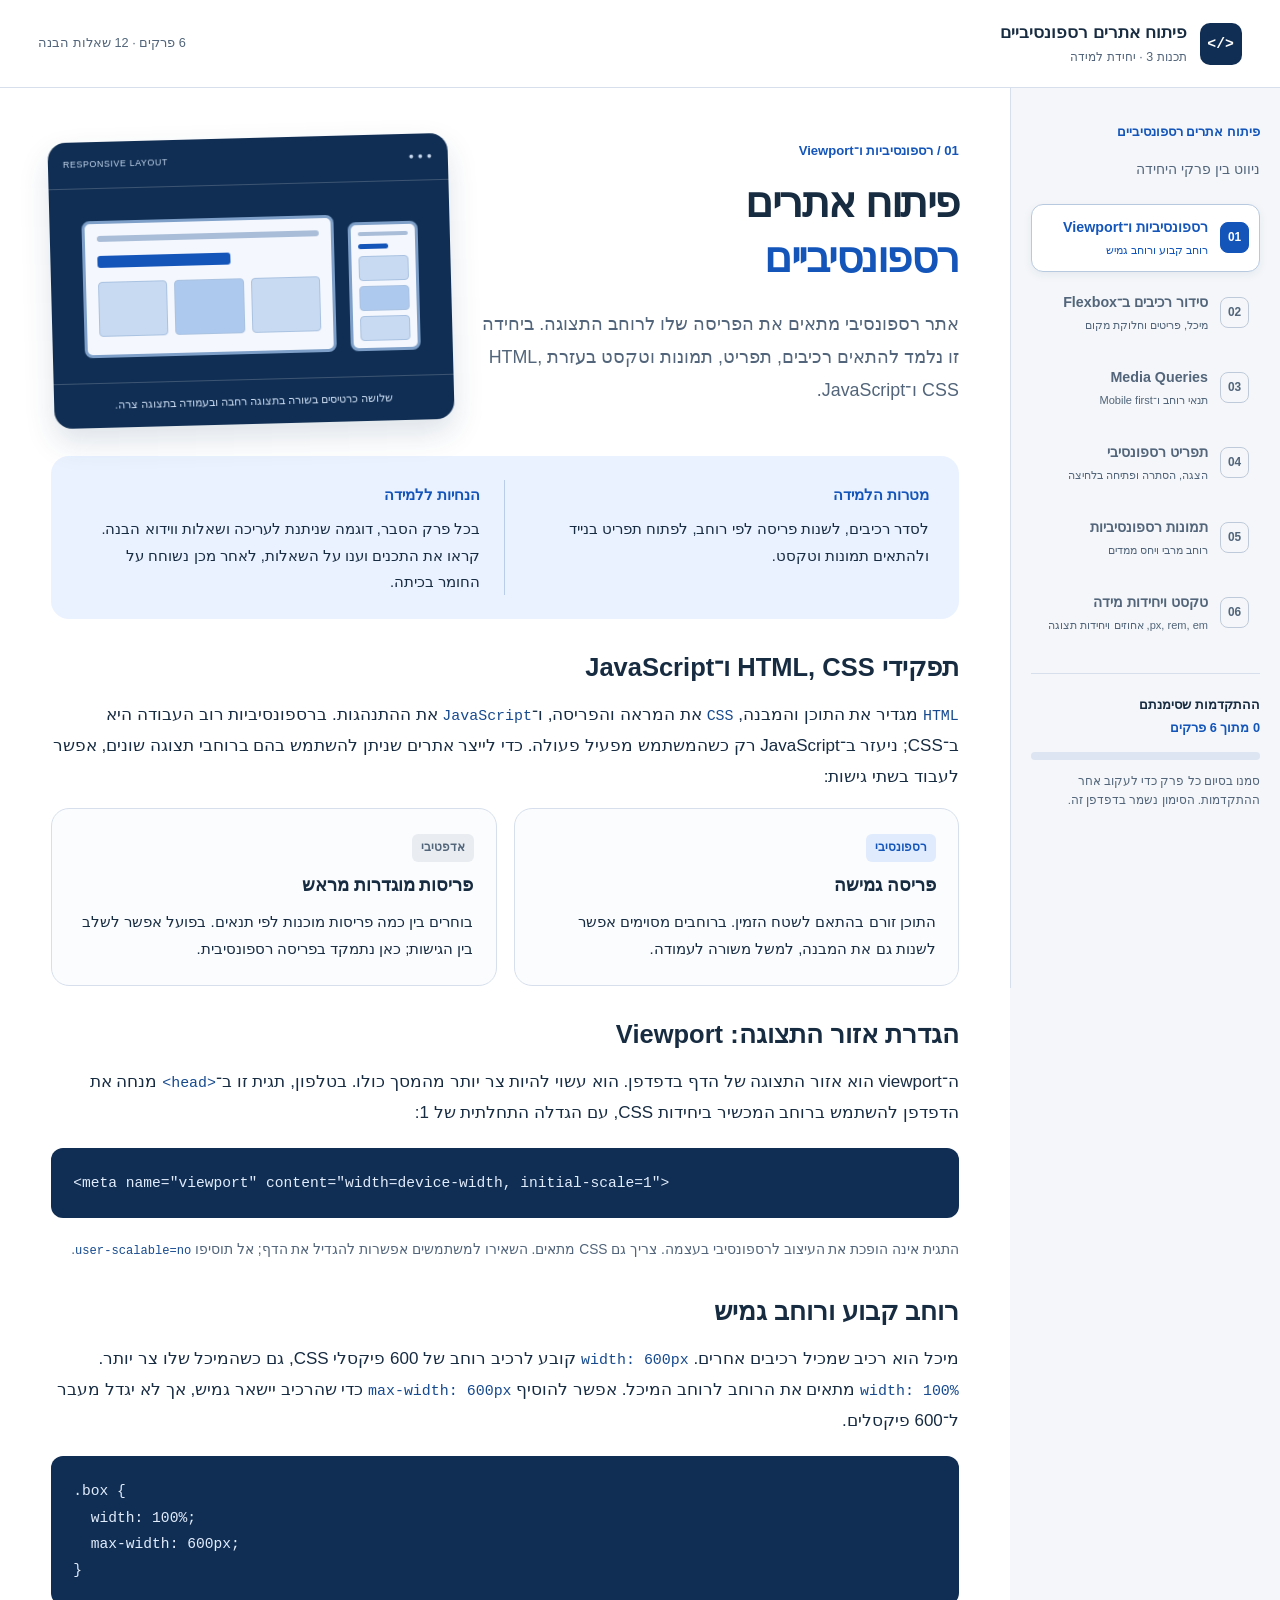
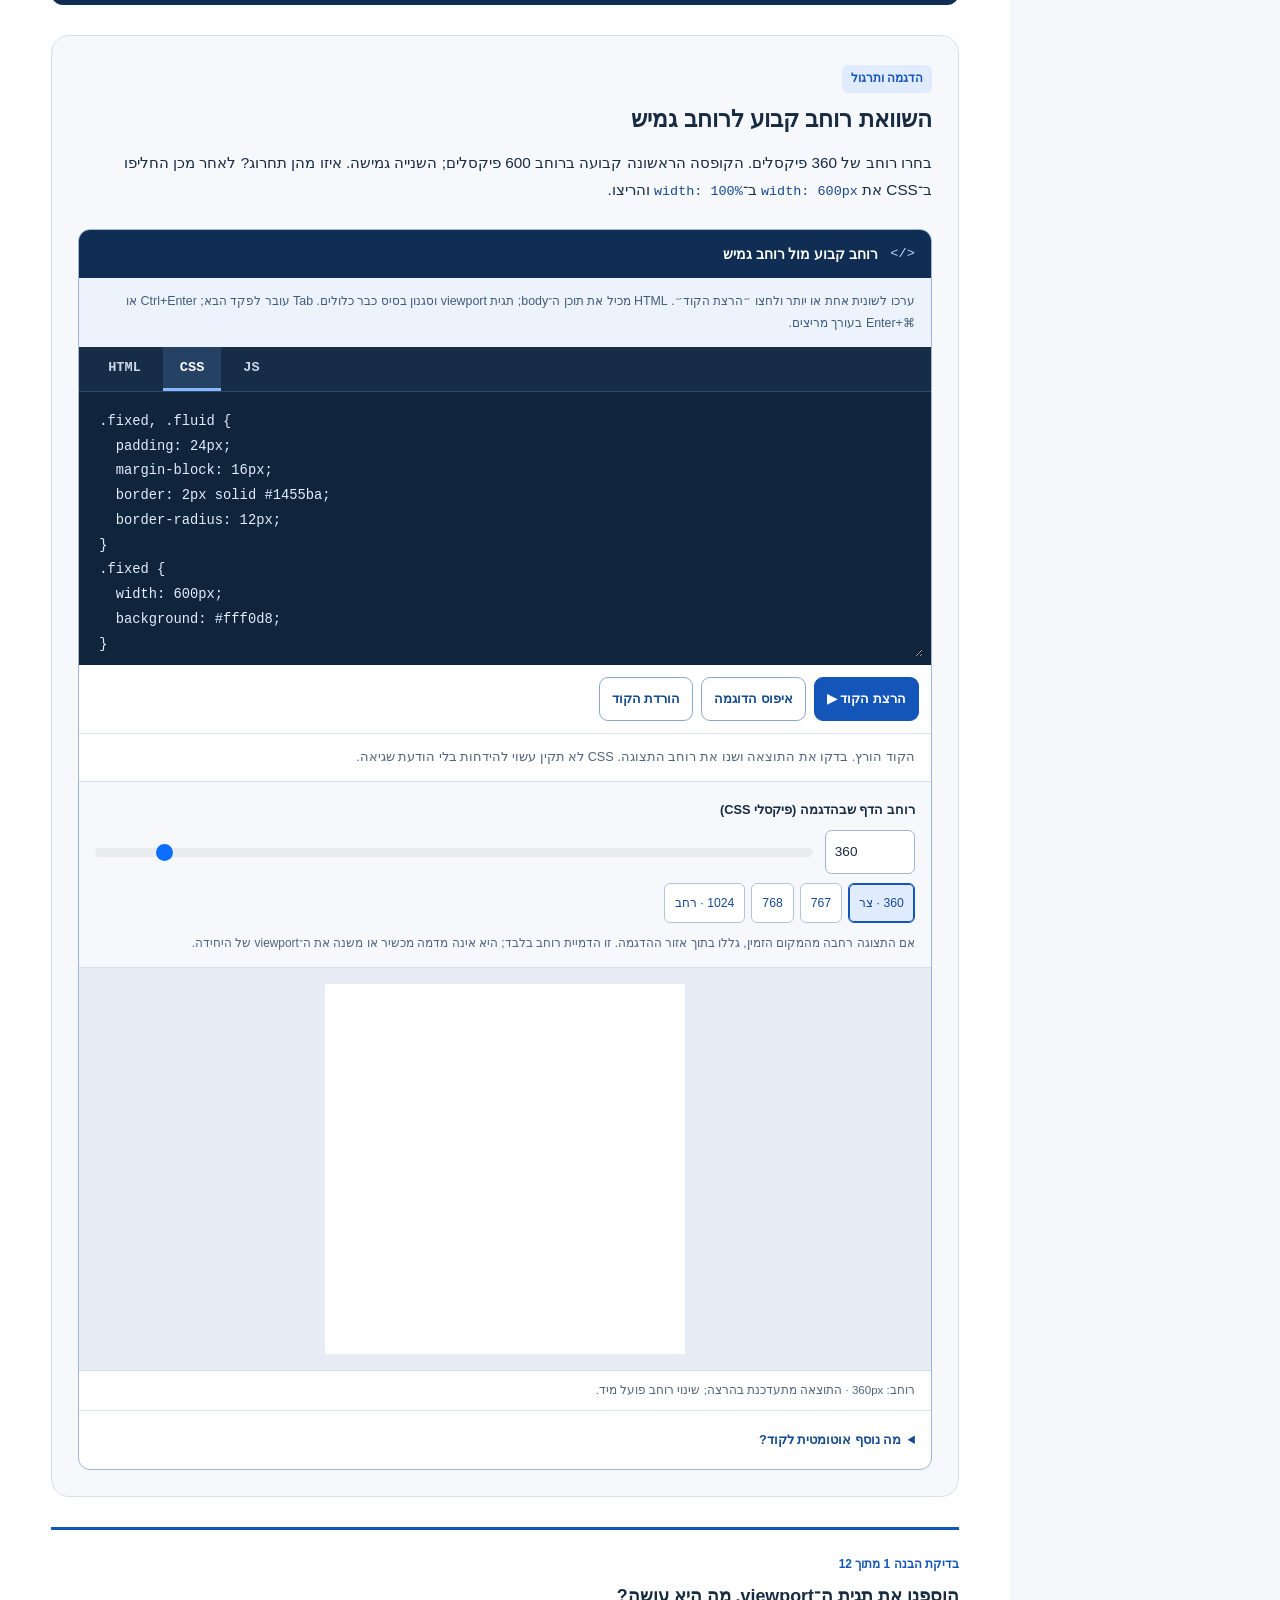
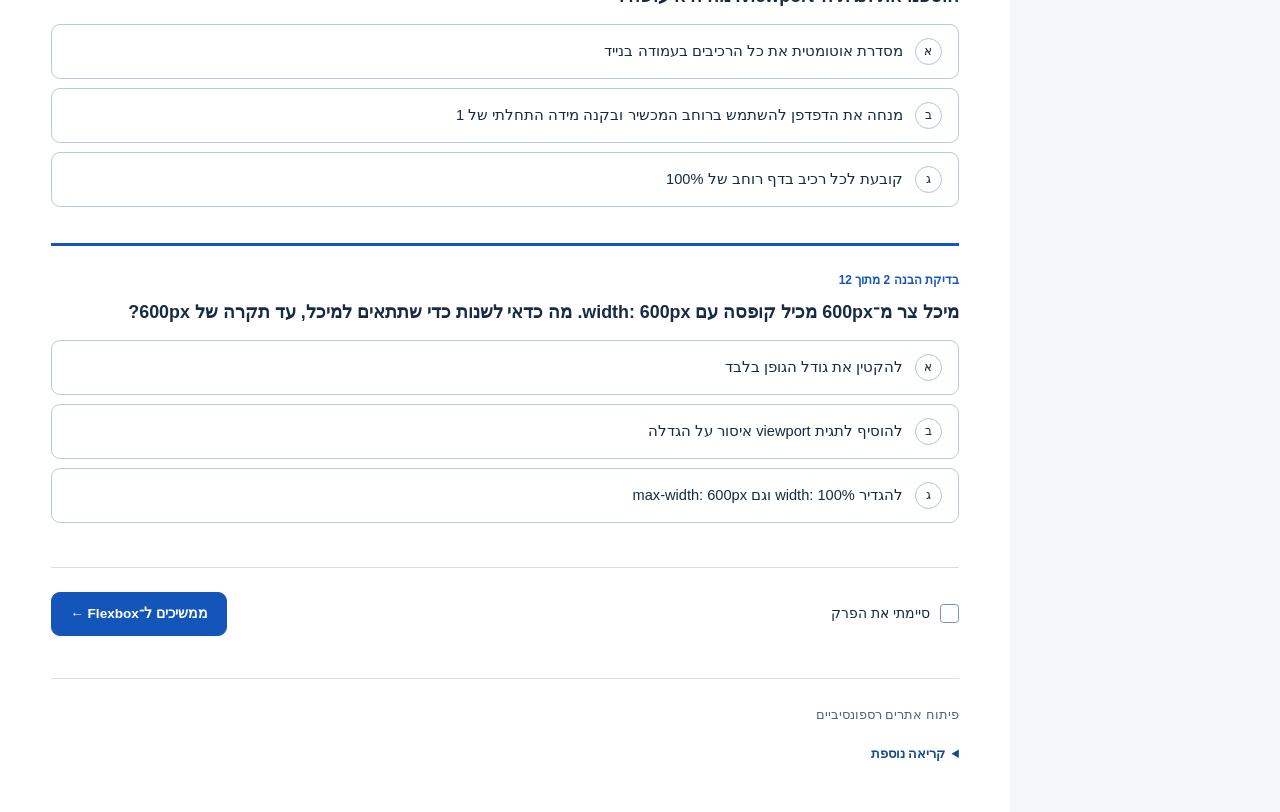
==== index.html @ 5010e319 "Initial commit" ====
<!doctype html>
<html lang="he" dir="rtl">

<head>
  <meta charset="utf-8">
  <meta name="viewport" content="width=device-width, initial-scale=1">
  <meta name="description" content="פיתוח אתרים רספונסיביים: Viewport, Flexbox, Media Queries, תפריט לנייד, תמונות ויחידות מידה. הסברים, הדגמות קוד ושאלות הבנה.">
  <meta name="theme-color" content="#102e53">
  <title>פיתוח אתרים רספונסיביים</title>
  <link rel="icon" href="assets/favicon.svg?v=20261103.2" type="image/svg+xml">
  <link rel="stylesheet" href="assets/bootstrap.rtl.min.css?v=20261103.2">
  <link rel="stylesheet" href="styles.css?v=20261103.2">
  <script src="lessons.js?v=20261103.2" defer></script>
  <script src="app.js?v=20261103.2" defer></script>
</head>

<body>
  <a class="skip" href="#lesson-main">דילוג לתוכן הלמידה</a>
  <header class="topbar">
    <a class="brand" href="#start"><span class="brand-icon" aria-hidden="true">&lt;/&gt;</span><span>פיתוח אתרים רספונסיביים
        <small>תכנות 3 · יחידת למידה</small></span></a>
    <div class="top-meta">6 פרקים · 12 שאלות הבנה</div>
  </header>
  <div class="shell">
    <aside class="sidebar" aria-label="ניווט ביחידת הלמידה">
      <p class="overline">פיתוח אתרים רספונסיביים</p>
      <p class="nav-intro">ניווט בין פרקי היחידה</p>
      <nav id="chapter-nav" aria-label="פרקי היחידה">
        <a href="#start"><span class="step-no">01</span><span>רספונסיביות ו־Viewport<small>רוחב קבוע ורוחב גמיש</small></span></a>
        <a href="#flex"><span class="step-no">02</span><span>סידור רכיבים ב־Flexbox<small>מיכל, פריטים וחלוקת מקום</small></span></a>
        <a href="#queries"><span class="step-no">03</span><span>Media Queries<small>תנאי רוחב ו־Mobile first</small></span></a>
        <a href="#navigation"><span class="step-no">04</span><span>תפריט רספונסיבי<small>הצגה, הסתרה ופתיחה בלחיצה</small></span></a>
        <a href="#media"><span class="step-no">05</span><span>תמונות רספונסיביות<small>רוחב מרבי ויחס ממדים</small></span></a>
        <a href="#type"><span class="step-no">06</span><span>טקסט ויחידות מידה<small>px, rem, em, אחוזים ויחידות תצוגה</small></span></a>
      </nav>
      <div class="progress-wrap">
        <label for="lesson-progress">ההתקדמות שסימנתם <span id="progress-text">0 מתוך 6 פרקים</span></label>
        <progress id="lesson-progress" max="6" value="0">0 מתוך 6</progress>
        <p>סמנו בסיום כל פרק כדי לעקוב אחר ההתקדמות. הסימון נשמר בדפדפן זה.</p>
      </div>
    </aside>
    <main id="lesson-main" tabindex="-1">
      <noscript>
        <div class="notice warning">JavaScript כבוי. אפשר לקרוא את כל ההסברים ולנווט בין הפרקים. עריכת הקוד והמשוב
          לשאלות דורשים הפעלת JavaScript.</div>
      </noscript>
      <p id="storage-note" class="notice warning" role="status" hidden>שמירה מקומית אינה זמינה. אפשר להמשיך ללמוד;
        סימוני הפרקים יתאפסו ברענון.</p>

      <section id="start" class="chapter" aria-labelledby="title-start">
        <div class="hero">
          <div>
            <p class="overline">01 / רספונסיביות ו־Viewport</p>
            <h1 id="title-start">פיתוח אתרים<br><em>רספונסיביים</em></h1>
            <p class="lead">אתר רספונסיבי מתאים את הפריסה שלו לרוחב התצוגה. ביחידה זו נלמד להתאים רכיבים, תפריט,
              תמונות וטקסט בעזרת HTML, CSS ו־JavaScript.</p>
          </div>
          <div class="device-scene" role="img" aria-label="אותם שלושה כרטיסים מוצגים בשורה במסך רחב ובעמודה בטלפון">
            <div class="scene-top"><span>RESPONSIVE LAYOUT</span><span aria-hidden="true">● ● ●</span></div>
            <div class="device-pair" aria-hidden="true">
              <div class="mock-desktop">
                <div class="mock-nav"></div>
                <div class="mock-title"></div>
                <div class="mock-cards"><i></i><i></i><i></i></div>
              </div>
              <div class="mock-phone">
                <div class="mock-nav"></div>
                <div class="mock-title"></div>
                <div class="mock-cards"><i></i><i></i><i></i></div>
              </div>
            </div>
            <p>שלושה כרטיסים בשורה בתצוגה רחבה ובעמודה בתצוגה צרה.</p>
          </div>
        </div>
        <div class="outcomes row g-0">
          <div class="col-md-6"><b>מטרות הלמידה</b>
            <p>לסדר רכיבים, לשנות פריסה לפי רוחב, לפתוח תפריט בנייד ולהתאים תמונות וטקסט.</p>
          </div>
          <div class="col-md-6"><b>הנחיות ללמידה</b>
            <p>בכל פרק הסבר, דוגמה שניתנת לעריכה ושאלות ווידוא הבנה. קראו את התכנים וענו על השאלות, לאחר מכן נשוחח על
              החומר בכיתה.</p>
          </div>
        </div>
        <h2>תפקידי HTML, CSS ו־JavaScript</h2>
        <p><code>HTML</code> מגדיר את התוכן והמבנה, <code>CSS</code> את המראה והפריסה, ו־<code>JavaScript</code> את
          ההתנהגות. ברספונסיביות רוב העבודה היא ב־CSS; ניעזר ב־JavaScript רק כשהמשתמש מפעיל פעולה. כדי לייצר אתרים
          שניתן להשתמש בהם ברוחבי תצוגה שונים, אפשר לעבוד בשתי גישות:</p>
        <div class="row g-3 mb-4">
          <div class="col-md-6">
            <article class="concept-card h-100"><span class="pill">רספונסיבי</span>
              <h3>פריסה גמישה</h3>
              <p>התוכן זורם בהתאם לשטח הזמין. ברוחבים מסוימים אפשר לשנות גם את המבנה, למשל משורה לעמודה.</p>
            </article>
          </div>
          <div class="col-md-6">
            <article class="concept-card h-100"><span class="pill neutral">אדפטיבי</span>
              <h3>פריסות מוגדרות מראש</h3>
              <p>בוחרים בין כמה פריסות מוכנות לפי תנאים. בפועל אפשר לשלב בין הגישות; כאן נתמקד בפריסה רספונסיבית.</p>
            </article>
          </div>
        </div>
        <h2 id="viewport-explanation">הגדרת אזור התצוגה: Viewport</h2>
        <p>ה־<bdi dir="ltr">viewport</bdi> הוא אזור התצוגה של הדף בדפדפן. הוא עשוי להיות צר יותר מהמסך כולו. בטלפון,
          תגית זו ב־<code>&lt;head&gt;</code> מנחה את הדפדפן להשתמש ברוחב המכשיר ביחידות CSS, עם הגדלה התחלתית של 1:</p>
        <pre class="code-sample"
          dir="ltr"><code>&lt;meta name="viewport" content="width=device-width, initial-scale=1"&gt;</code></pre>
        <p class="note">התגית אינה הופכת את העיצוב לרספונסיבי בעצמה. צריך גם CSS מתאים. השאירו למשתמשים אפשרות להגדיל את
          הדף; אל תוסיפו <code>user-scalable=no</code>.</p>
        <h2 id="fluid-explanation">רוחב קבוע ורוחב גמיש</h2>
        <p>מיכל הוא רכיב שמכיל רכיבים אחרים. <code>width: 600px</code> קובע לרכיב רוחב של 600 פיקסלי CSS,
          גם כשהמיכל שלו צר יותר. <code>width: 100%</code> מתאים את הרוחב לרוחב המיכל.
          אפשר להוסיף <code>max-width: 600px</code> כדי שהרכיב יישאר גמיש, אך לא יגדל מעבר ל־600 פיקסלים.</p>
        <pre class="code-sample" dir="ltr"><code>.box {
  width: 100%;
  max-width: 600px;
}</code></pre>
        <div id="first-demo" class="activity"><span class="pill">הדגמה ותרגול</span>
          <h2>השוואת רוחב קבוע לרוחב גמיש</h2>
          <p>בחרו רוחב של 360 פיקסלים. הקופסה הראשונה קבועה ברוחב 600 פיקסלים; השנייה גמישה. איזו מהן תחרוג? לאחר מכן
            החליפו ב־CSS את <code>width: 600px</code> ב־<code>width: 100%</code> והריצו.</p>
          <div class="lab-host" data-lab="fluid"></div>
        </div>
        <div class="quiz-host" data-quiz="viewport"></div>
        <div class="quiz-host" data-quiz="fluid"></div>
        <div class="chapter-end"><label><input class="form-check-input" type="checkbox" data-complete="0"> סיימתי את
            הפרק</label><button class="btn btn-primary" type="button" data-next>ממשיכים ל־Flexbox ←</button></div>
      </section>

      <section id="flex" class="chapter" aria-labelledby="title-flex">
        <p class="overline">02 / Flexbox</p>
        <h1 id="title-flex">סידור רכיבים עם <em>Flexbox</em></h1>
        <p class="lead">Flexbox הוא כלי CSS לסידור רכיבים בשורה או בעמודה. הגדרות המיכל משפיעות על הפריסה של הילדים הישירים שלו.</p>
        <div class="row g-3">
          <div class="col-md-6">
            <article class="concept-card h-100" id="flex-items-explanation">
              <h2 class="h3">המיכל · Container</h2>
              <p><code>display: flex</code> הופך את המיכל ל־Flex container. ‏<code>flex-direction</code> קובע את הכיוון.
                ‏<code>gap</code> מוסיף רווח.</p>
            </article>
          </div>
          <div class="col-md-6">
            <article class="concept-card h-100">
              <h2 class="h3">הילדים הישירים · Items</h2>
              <p>אם <code>ul</code> הוא המיכל, רכיבי <code>li</code> הישירים שבתוכו הם הפריטים. הקישורים בתוך
                ה־<code>li</code> אינם פריטי Flex של אותו מיכל.</p>
            </article>
          </div>
        </div>
        <h2>כיוון הפריסה ויישור הפריטים</h2>
        <p><code>justify-content</code> מפזר פריטים לאורך הציר הראשי; <code>align-items</code> מיישר אותם בציר הניצב לו.
          ב־<code>row</code> הציר הראשי אופקי; ב־<code>column</code> הוא אנכי. בדף בעברית כיוון הכתיבה משפיע גם על תחילת
          השורה.</p>
        <h2 id="flex-grow-explanation">חלוקת המקום הפנוי עם flex-grow</h2>
        <p>לאחר הקצאת המקום הראשוני לפריטים, ייתכן שנותר במיכל מקום פנוי. <code>flex-grow</code> הוא מספר שקובע
          באיזה יחס תחולק התוספת בין הפריטים. פריט עם <code>flex-grow: 4</code> יקבל פי ארבעה מהתוספת שיקבל פריט
          עם <code>flex-grow: 1</code>. זהו יחס בין התוספות, ולא בהכרח בין הרוחבים הכוללים של הפריטים.</p>
        <p>לדוגמה, אם לשני פריטים גורמי גדילה 4 ו־1, ויש 100 פיקסלים פנויים לחלוקה, הראשון יקבל תוספת של 80
          פיקסלים והשני תוספת של 20 פיקסלים. לכל פריט נוסף המקום שקיבל על גבי גודל הבסיס שלו.</p>
        <div class="activity"><span class="pill">הדגמה ותרגול</span>
          <h2>שינוי כיוון הפריסה ויישור הקישורים</h2>
          <ol>
            <li>שנו <code>flex-direction: row</code> ל־<code>column</code> והריצו. מה קרה לקישורים?</li>
            <li>החזירו ל־<code>row</code>, שנו <code>justify-content</code> ל־<code>space-between</code> והריצו שוב.
            </li>
          </ol>
          <div class="lab-host" data-lab="flex"></div>
          <details class="extension">
            <summary>תרגול נוסף: שינוי flex-grow</summary>
            <p>הוסיפו <code>.links &gt; li { flex-grow: 1; }</code> וגם
              <code>.links &gt; li:first-child { flex-grow: 4; }</code>. הפריט הראשון יקבל פי ארבעה <strong>מהתוספת של
                המקום הפנוי</strong> שכל פריט אחר מקבל. זו אינה הבטחה שרוחבו הכולל יהיה פי ארבעה, כי גם גודל הבסיס
              והתוכן משפיעים.
            </p>
          </details>
        </div>
        <div class="quiz-host" data-quiz="flex-items"></div>
        <div class="quiz-host" data-quiz="grow"></div>
        <div class="chapter-end"><label><input class="form-check-input" type="checkbox" data-complete="1"> סיימתי את
            הפרק</label><button class="btn btn-outline-primary" type="button" data-prev>→ לפרק הקודם</button><button
            class="btn btn-primary" type="button" data-next>משנים לפי הרוחב ←</button></div>
      </section>

      <section id="queries" class="chapter" aria-labelledby="title-queries">
        <p class="overline">03 / Media Queries</p>
        <h1 id="title-queries">שינוי פריסה עם <em>Media Queries</em></h1>
        <p class="lead">Media Query מאפשר להפעיל כללי CSS רק כאשר תנאי מסוים מתקיים. כאן נשתמש בתנאי רוחב
          כדי להציג כרטיסים בעמודה בתצוגה צרה ובשורה בתצוגה רחבה.</p>
        <h2 id="mobile-first-explanation">Mobile first: בסיס לתצוגה צרה והתאמות לתצוגה רחבה</h2>
        <p>כותבים קודם את כללי הבסיס למסך צר. אחריהם מוסיפים <code>@media</code> עם <code>min-width</code> כדי לשנות רק
          את מה שנחוץ במסך רחב. הכללים מחוץ לשאילתה ממשיכים לחול גם ברוחב גדול.</p>
        <pre class="code-sample" dir="ltr"><code>.cards { display: flex; flex-direction: column; }
@media (min-width: 768px) {
  .cards { flex-direction: row; }
}</code></pre>
        <div class="notice" id="breakpoint-explanation"><strong>נקודת שבירה (Breakpoint)</strong> היא הרוחב שבו משנים את העיצוב. <code>min-width: 768px</code>
          כולל גם 768 בדיוק; <code>max-width: 600px</code> כולל גם 600. בוחרים נקודות לפי צורכי התוכן, ולא כהבטחה לזיהוי
          טלפון או מחשב.</div>
        <p>בדוגמה, עד רוחב 767 פיקסלים הכרטיסים מוצגים בעמודה. ברוחב 768 ומעלה מופעל הכלל שבתוך השאילתה,
          והכרטיסים מוצגים בשורה. שאר כללי הבסיס ממשיכים לחול.</p>
        <div class="activity"><span class="pill">הדגמה ותרגול</span>
          <h2>בדיקת הפריסה לפני נקודת השבירה ואחריה</h2>
          <p>בחרו 767 ואז 768 בבקרת הרוחב. הסתכלו גם על הכרטיסים וגם על הודעת מצב השאילתה. אחר כך שנו בקוד את 768 ל־900
            והריצו; כעת בדקו ב־899 וב־900.</p>
          <div class="lab-host" data-lab="queries"></div>
          <details class="extension">
            <summary>הסבר התחביר של Media Query</summary>
            <p><code>@media</code> פותח תנאי. הסוגריים העגולים מכילים את התנאי; בתוך הסוגריים המסולסלים כותבים כללי CSS
              רגילים. השאילתה נבדקת מול רוחב התצוגה של הדף שבהדגמה, ולא מול רוחב כל יחידת הלמידה.</p>
          </details>
        </div>
        <div class="quiz-host" data-quiz="boundary"></div>
        <div class="quiz-host" data-quiz="mobile-first"></div>
        <div class="chapter-end"><label><input class="form-check-input" type="checkbox" data-complete="2"> סיימתי את
            הפרק</label><button class="btn btn-outline-primary" type="button" data-prev>→ לפרק הקודם</button><button
            class="btn btn-primary" type="button" data-next>בונים תפריט לנייד ←</button></div>
      </section>

      <section id="navigation" class="chapter" aria-labelledby="title-navigation">
        <p class="overline">04 / תפריט רספונסיבי</p>
        <h1 id="title-navigation">תפריט רספונסיבי עם <em>CSS ו־JavaScript</em></h1>
        <p class="lead">ברוחב צר נציג כפתור לפתיחת התפריט. ברוחב רחב הקישורים יופיעו בשורה, בלי צורך בכפתור.</p>
        <h2 id="navigation-explanation">חלוקת התפקידים בקוד התפריט</h2>
        <ol class="explain-steps">
          <li><b>HTML:</b> כפתור אמיתי וניווט עם מזהה. <code>aria-controls</code> מחבר ביניהם;
            <code>aria-expanded</code> מתאר אם התפריט פתוח.
          </li>
          <li><b>CSS:</b> במצב צר מסתירים את הקישורים עד לפתיחה. מ־768 פיקסלים מציגים אותם תמיד ומסתירים את הכפתור.</li>
          <li><b>JavaScript:</b> לחיצה מחליפה מצב, מעדכנת מחלקה וגם את <code>aria-expanded</code>.</li>
        </ol>
        <h2 id="expanded-explanation">ציון מצב התפריט עבור טכנולוגיות מסייעות</h2>
        <p>לכפתור יש את המאפיין <code>aria-controls="main-nav"</code>, שמפנה למזהה הניווט שעליו הוא שולט.
          המאפיין <code>aria-expanded</code> מתאר את מצב הפתיחה: <code>false</code> כשהתפריט סגור,
          ו־<code>true</code> כשהוא פתוח. כך קורא מסך יכול להודיע למשתמש אם התפריט פתוח או סגור.</p>
        <p>בעת לחיצה, ה־JavaScript מעדכן שני דברים: את המחלקה <code>is-open</code>, שקובעת אם הקישורים מוצגים
          בתצוגה צרה, ואת הערך של <code>aria-expanded</code> בכפתור. לדוגמה, בפתיחה:</p>
        <pre class="code-sample" dir="ltr"><code>nav.classList.add('is-open');
button.setAttribute('aria-expanded', 'true');</code></pre>
        <div class="activity"><span class="pill">הדגמה ותרגול</span>
          <h2>בדיקת התפריט בתצוגה צרה ורחבה</h2>
          <p>בחרו 360, לחצו על ״תפריט״ בתוך ההדגמה, ואז בדקו גם עם המקלדת: Tab למעבר, Enter לפתיחה ו־Escape לסגירה. עברו
            ל־1024 וחזרו ל־360: התפריט חוזר למצב סגור. בלשונית JS מצאו את השורה שמעדכנת <code>aria-expanded</code>.</p>
          <div class="lab-host" data-lab="navigation"></div>
        </div>
        <div class="notice"><strong>שמירה על גישה לקישורים.</strong> כאן מסתירים קישורים רק כאשר יש דרך לפתוח אותם.
          אין להעלים תוכן חיוני בנייד בלי להציע אליו גישה. סדר הקישורים ב־HTML נשמר גם כשהפריסה משתנה.</div>
        <div class="quiz-host" data-quiz="nav-css"></div>
        <div class="quiz-host" data-quiz="nav-accessible"></div>
        <div class="chapter-end"><label><input class="form-check-input" type="checkbox" data-complete="3"> סיימתי את
            הפרק</label><button class="btn btn-outline-primary" type="button" data-prev>→ לפרק הקודם</button><button
            class="btn btn-primary" type="button" data-next>מתאימים תמונות ←</button></div>
      </section>

      <section id="media" class="chapter" aria-labelledby="title-media">
        <p class="overline">05 / תמונות רספונסיביות</p>
        <h1 id="title-media">התאמת תמונות <em>לרוחב המיכל</em></h1>
        <p class="lead">תמונה ברוחב טבעי גדול עלולה להרחיב את התוכן מעבר למיכל. שתי הגדרות קצרות שומרות אותה בתוך
          הגבולות.</p>
        <h2 id="image-sizing-explanation">הגבלת רוחב התמונה עם max-width</h2>
        <pre class="code-sample" dir="ltr"><code>img {
  max-width: 100%;
  height: auto;
}</code></pre>
        <p><code>max-width: 100%</code> מגביל את הרוחב המרבי של התמונה לרוחב המיכל. אם התמונה גדולה מהמיכל,
          היא תוקטן כדי להיכנס אליו. אם היא קטנה ממנו ולא נקבע לה רוחב נוסף, היא יכולה להישאר בגודלה המקורי.
          לדוגמה, תמונה ברוחב טבעי של 200 פיקסלים במיכל של 500 פיקסלים לא תוגדל רק בגלל הגדרה זו.</p>
        <h2 id="image-ratio-explanation">שמירה על יחס הממדים עם height: auto</h2>
        <p><code>height: auto</code> מתאים את גובה התמונה לרוחב שלה ושומר על היחס בין הרוחב לגובה.
          לדוגמה, תמונה בגודל 900×400 שתוקטן לרוחב של 450 פיקסלים תהיה בגובה 200 פיקסלים.
          גובה CSS קבוע של 400 פיקסלים במצב הזה היה מעוות את התמונה.</p>
        <div class="activity"><span class="pill">הדגמה ותרגול</span>
          <h2>בדיקת תמונה עם הגבלת רוחב ובלעדיה</h2>
          <p>ברוחב 360 התמונה נכנסת למסגרת. שנו את <code>max-width</code> ל־<code>none</code>, הריצו וגללו בתוך ההדגמה
            כדי לראות את החריגה. החזירו ל־<code>100%</code>. מה נפתר בלי לשנות את קובץ התמונה?</p>
          <div class="lab-host" data-lab="media"></div>
        </div>
        <p class="note">לסרטון מקומי אפשר להשתמש גם ב־<code>video { max-width: 100%; height: auto; }</code>. להטמעה כמו
          iframe מתאים בדרך כלל מיכל עם <code>aspect-ratio</code>. זו התאמת פריסה; בחירה בקובץ תמונה קטן יותר לנייד היא
          נושא נוסף.</p>
        <div class="quiz-host" data-quiz="image-max"></div>
        <div class="quiz-host" data-quiz="image-ratio"></div>
        <div class="chapter-end"><label><input class="form-check-input" type="checkbox" data-complete="4"> סיימתי את
            הפרק</label><button class="btn btn-outline-primary" type="button" data-prev>→ לפרק הקודם</button><button
            class="btn btn-primary" type="button" data-next>בוחרים יחידות מידה ←</button></div>
      </section>

      <section id="type" class="chapter" aria-labelledby="title-type">
        <p class="overline">06 / טקסט ויחידות מידה</p>
        <h1 id="title-type">גודל טקסט <em>ויחידות מידה</em></h1>
        <p class="lead">יחידות מידה ב־CSS קובעות כיצד מחושבים גדלים. חלקן מבוססות על גודל גופן, אחרות על המיכל
          או על אזור התצוגה.</p>
        <h2 id="rem-explanation">חישוב גודל טקסט עם rem</h2>
        <p>רכיב השורש של המסמך הוא <code>html</code>. יחידת <code>rem</code> מתייחסת לגודל הגופן שמוגדר בו.
          אם גודל הגופן בשורש הוא 16 פיקסלים, <code>1rem</code> שווה ל־16 פיקסלים ו־<code>2rem</code> ל־32.
          אם נשנה את גודל השורש ל־20 פיקסלים, <code>2rem</code> יהיו 40 פיקסלים.</p>
        <h2 id="units-explanation">יחידות מידה נפוצות</h2>
        <div class="table-responsive">
          <table class="table units-table">
            <caption>משמעות יחידות המידה ודוגמאות לשימוש</caption>
            <thead>
              <tr>
                <th scope="col">יחידה</th>
                <th scope="col">ביחס למה?</th>
                <th scope="col">דוגמה</th>
              </tr>
            </thead>
            <tbody>
              <tr>
                <th scope="row"><code>px</code></th>
                <td>פיקסל CSS, שאינו בהכרח פיקסל פיזי יחיד במסך</td>
                <td><code>border: 1px solid</code></td>
              </tr>
              <tr>
                <th scope="row"><code>rem</code></th>
                <td>גודל הגופן של רכיב השורש <code>html</code></td>
                <td>אם השורש 16px, אז 2rem הם 32px</td>
              </tr>
              <tr>
                <th scope="row"><code>em</code></th>
                <td>ב־font-size: גודל הגופן שהתקבל בירושה. בתכונות כמו padding: גודל הגופן של הרכיב עצמו</td>
                <td>padding של 1em ברכיב עם גופן 20px הוא 20px</td>
              </tr>
              <tr>
                <th scope="row"><code>%</code></th>
                <td>תלוי בתכונה; ב־width, בדרך כלל רוחב המיכל המכיל</td>
                <td><code>width: 80%</code></td>
              </tr>
              <tr>
                <th scope="row"><code>vw / vh</code></th>
                <td>1vw הוא 1% מרוחב ה־viewport; ‏1vh הוא 1% מגובהו</td>
                <td><code>width: 80vw</code></td>
              </tr>
            </tbody>
          </table>
        </div>
        <div class="activity"><span class="pill">הדגמה ותרגול</span>
          <h2>השפעת גודל גופן השורש על רכיבים שמוגדרים ב־rem</h2>
          <p>כותרת ההדגמה היא בגודל <code>2rem</code>, והפסקה בגודל <code>1rem</code>. שנו את גודל השורש
            מ־<code>16px</code> ל־<code>20px</code> והריצו. מה יהיה גודל כל אחד מהם? השוו לתווית בגודל <code>16px</code>
            שנשארת קבועה.</p>
          <div class="lab-host" data-lab="type"></div>
        </div>
        <div class="notice"><strong>הקשר בין יחידות מידה לרוחב התצוגה.</strong> ‏<code>rem</code> תלוי בגודל גופן השורש,
          ולא ישירות ברוחב התצוגה. אפשר לשנות את גודל השורש באמצעות Media Query. בממשק אמיתי כדאי לכבד גם העדפות גופן של
          המשתמש, למשל באמצעות <code>html { font-size: 100%; }</code>, ולבדוק הגדלה ושבירת שורות.</div>
        <div class="quiz-host" data-quiz="rem"></div>
        <div class="quiz-host" data-quiz="units"></div>
        <div class="closing"><span class="pill">סיכום</span>
          <h2>עקרונות לפיתוח אתר רספונסיבי</h2>
          <p>מגדירים Viewport, משתמשים במידות גמישות וב־Flexbox, ומשנים פריסה באמצעות Media Queries.
            מתאימים את התפריט לרוחב התצוגה, מגבילים את רוחב התמונות ובוחרים יחידות מידה מתאימות לטקסט.
            בודקים את התוצאה בכמה רוחבים ומוודאים שהתוכן והפעולות נשארים זמינים.</p>
          <p class="note">אפשר לחזור לכל פרק ולנסות שוב. התשובות לשאלות נשארות רק כל עוד העמוד פתוח; שינויי הקוד נשמרים
            רק עד לרענון.</p>
        </div>
        <div class="chapter-end"><label><input class="form-check-input" type="checkbox" data-complete="5"> סיימתי את
            הפרק</label><button class="btn btn-outline-primary" type="button" data-prev>→ לפרק הקודם</button><a
            class="btn btn-primary" href="#start">חזרה לתחילת היחידה ↶</a></div>
      </section>
      <footer class="lesson-footer">
        <p>פיתוח אתרים רספונסיביים</p>
        <details>
          <summary>קריאה נוספת</summary>
          <ul>
            <li><a
                href="https://developer.mozilla.org/en-US/docs/Learn_web_development/Core/CSS_layout/Responsive_Design"
                target="_blank" rel="noopener" lang="en">MDN: Responsive web design (אנגלית, לשונית חדשה)</a></li>
            <li><a href="https://developer.mozilla.org/en-US/docs/Web/CSS/Reference/Properties/flex-grow"
                target="_blank" rel="noopener" lang="en">MDN: flex-grow (אנגלית, לשונית חדשה)</a></li>
            <li><a href="https://developer.mozilla.org/en-US/docs/Web/HTML/Reference/Elements/meta/name/viewport"
                target="_blank" rel="noopener" lang="en">MDN: Viewport (אנגלית, לשונית חדשה)</a></li>
          </ul>
        </details>
      </footer>
    </main>
  </div>
  <p id="app-status" class="visually-hidden" role="status" aria-live="polite"></p>
</body>

</html>
---- styles.css ----
:root {
  --ink: #172b41;
  --muted: #52657a;
  --blue: #1455ba;
  --navy: #102e53;
  --sky: #eaf2ff;
  --line: #d6dfeb;
  --bg: #f4f6f9;
  --green: #176744;
  --amber: #784500;
  --bs-body-font-family: "Segoe UI", Arial, sans-serif;
  --bs-body-color: var(--ink);
  --bs-body-line-height: 1.8;
  --bs-primary: var(--blue);
  font-size: 17px;
}
* { box-sizing: border-box; }
body { margin: 0; background: var(--bg); }
h1, h2, h3 { color: var(--ink); line-height: 1.3; font-weight: 750; }
h1 { font-size: clamp(2rem, 3.7vw, 3.5rem); letter-spacing: -.035em; margin-bottom: 22px; }
h1 em { font-style: normal; color: var(--blue); }
h2 { font-size: 1.5rem; margin: 32px 0 16px; }
h3 { font-size: 1.05rem; }
p { margin-bottom: 16px; }
a { color: #104da6; text-underline-offset: 4px; }
button, input, textarea, select { font: inherit; }
button, a.btn { touch-action: manipulation; }
button:disabled { cursor: default; }
:where(a, button, input, textarea, select, summary, [tabindex="0"]):focus-visible {
  outline: 3px solid #ab5700 !important;
  outline-offset: 4px;
  box-shadow: none !important;
}
[hidden] { display: none !important; }
code, pre, .editor { font-family: Consolas, "Cascadia Code", "Courier New", monospace; }
:not(pre) > code { direction: ltr; unicode-bidi: isolate; display: inline; color: #164a8f; font-size: .88em; overflow-wrap: anywhere; }
.btn { --bs-btn-border-radius: 9px; font-weight: 600; padding: 11px 18px; line-height: 1.5; }
.btn-primary { --bs-btn-bg: var(--blue); --bs-btn-border-color: var(--blue); --bs-btn-hover-bg: #0c3e8d; --bs-btn-hover-border-color: #0c3e8d; --bs-btn-active-bg: #0c3e8d; --bs-btn-active-border-color: #0c3e8d; }
.btn-outline-primary { --bs-btn-color: #164a8f; --bs-btn-border-color: #8ca7c9; --bs-btn-hover-bg: #eaf2ff; --bs-btn-hover-color: #164a8f; --bs-btn-hover-border-color: #7b9fc9; --bs-btn-active-bg: #eaf2ff; --bs-btn-active-color: #164a8f; }
.skip { position: absolute; inset-inline-start: 20px; top: -100px; background: white; padding: 12px; z-index: 100; border: 2px solid var(--blue); border-radius: 6px; }
.skip:focus { top: 10px; }
.topbar { min-height: 88px; display: flex; align-items: center; justify-content: space-between; gap: 24px; padding: 16px 3vw; background: #fff; border-bottom: 1px solid var(--line); }
.brand { display: flex; align-items: center; gap: 13px; text-decoration: none; color: var(--ink); font-weight: 700; line-height: 1.4; }
.brand small { display: block; font-size: .73rem; color: var(--muted); font-weight: 400; margin-top: 4px; }
.brand-icon { background: var(--navy); color: white; width: 42px; height: 42px; display: grid; place-items: center; border-radius: 10px; font: 700 .87rem Consolas, monospace; direction: ltr; }
.top-meta { font-size: .75rem; color: var(--muted); display: flex; gap: 10px; align-items: center; }
.time-dot { width: 7px; height: 7px; background: var(--blue); border-radius: 50%; }
.meta-divider { color: #a4b4c7; }
.shell { max-width: 1580px; display: grid; grid-template-columns: 270px minmax(0, 1fr); margin: auto; min-height: calc(100vh - 88px); }
.sidebar { padding: 32px 20px; border-inline-end: 1px solid var(--line); position: sticky; top: 0; height: 100dvh; overflow-y: auto; }
.overline { font-size: .77rem; color: var(--blue); font-weight: 700; margin-bottom: 14px; }
.nav-intro { font-size: .82rem; color: var(--muted); line-height: 1.6; }
#chapter-nav { display: flex; flex-direction: column; gap: 7px; margin: 24px 0; }
#chapter-nav a { display: flex; gap: 12px; align-items: center; text-decoration: none; color: var(--muted); border: 1px solid transparent; border-radius: 12px; padding: 12px 10px; font-size: .84rem; font-weight: 600; line-height: 1.5; }
#chapter-nav a small { display: block; font-size: .65rem; font-weight: 400; margin-top: 4px; }
#chapter-nav a:hover { background: #e7edf6; }
#chapter-nav a[aria-current="step"] { background: #fff; border-color: #b7c9df; color: var(--blue); box-shadow: 0 3px 10px #173e6610; }
.step-no { border: 1px solid #becada; border-radius: 8px; width: 29px; height: 31px; display: grid; place-items: center; flex-shrink: 0; font-size: .7rem; font-variant-numeric: tabular-nums; }
#chapter-nav a[aria-current] .step-no { background: var(--blue); color: white; border-color: var(--blue); }
#chapter-nav a.done .step-no { background: #e0f0e7; border-color: #93b9a4; color: var(--green); }
.progress-wrap { border-top: 1px solid var(--line); padding-top: 20px; margin-top: 26px; }
.progress-wrap label { font-size: .75rem; font-weight: 600; display: block; }
.progress-wrap label span { display: block; color: var(--blue); }
progress { width: 100%; height: 8px; accent-color: var(--blue); margin-top: 12px; display: block; border: none; border-radius: 5px; overflow: hidden; }
progress::-webkit-progress-bar { background: #dce5f1; }
progress::-webkit-progress-value { background: var(--blue); }
progress::-moz-progress-bar { background: var(--blue); }
.progress-wrap p { color: var(--muted); font-size: .68rem; line-height: 1.7; margin: 12px 0; }
.source-link { display: inline-flex; gap: 16px; font-size: .76rem; padding: 10px 0; }
main#lesson-main { background: white; min-width: 0; padding: 42px clamp(22px, 4vw, 65px) 0; }
.chapter { max-width: 1020px; margin: auto; scroll-margin-top: 20px; }
.enhanced .chapter[hidden] { display: none; }
.chapter h1:focus { outline: none; }
.hero { display: grid; grid-template-columns: 1.2fr 1fr; gap: 28px; align-items: center; margin: 8px 0 32px; }
.hero h1 { font-size: clamp(2.2rem, 3.3vw, 3.25rem); }
.lead { color: var(--muted); font-size: 1.05rem; line-height: 1.85; max-width: 760px; }
.hero .btn { font-size: .85rem; margin-top: 5px; }
.device-scene { background: var(--navy); border-radius: 18px; color: white; overflow: hidden; box-shadow: 0 14px 30px #173e6625; transform: rotate(-1.5deg); }
.scene-top { font-size: .52rem; letter-spacing: .07em; padding: 15px; border-bottom: 1px solid #ffffff30; display: flex; justify-content: space-between; color: #c7d9f0; direction: ltr; }
.device-pair { display: flex; align-items: end; justify-content: center; padding: 32px 14px 25px; gap: 14px; direction: ltr; }
.mock-desktop, .mock-phone { border: 3px solid #7d9fc8; border-radius: 8px; background: #f4f7fd; padding: 12px; }
.mock-desktop { width: 68%; padding-bottom: 18px; }
.mock-phone { width: 25%; max-width: 70px; padding: 7px; }
.mock-nav { height: 6px; background: #a9bdd8; border-radius: 3px; margin-bottom: 14px; }
.mock-title { width: 60%; height: 12px; background: #1455ba; border-radius: 3px; margin-bottom: 14px; }
.mock-cards { display: flex; gap: 7px; }
.mock-cards i { display: block; height: 55px; flex: 1; background: #c8daf1; border: 1px solid #a9c2e1; border-radius: 4px; }
.mock-cards i:nth-child(2) { background: #adc9ee; }
.mock-phone .mock-nav { margin-bottom: 8px; height: 4px; }
.mock-phone .mock-title { height: 5px; margin-bottom: 7px; }
.mock-phone .mock-cards { flex-direction: column; gap: 5px; }
.mock-phone .mock-cards i { flex: auto; height: 25px; }
.device-scene > p { margin: 0; padding: 12px; font-size: .65rem; color: #cbdcf2; text-align: center; border-top: 1px solid #ffffff30; }
.outcomes { background: var(--sky); border-radius: 18px; padding: 24px; margin-bottom: 32px; }
.outcomes > div { padding-inline: 6px 24px; }
.outcomes > div + div { border-inline-start: 1px solid #b9cde8; padding-inline: 24px 6px; }
.outcomes b { font-size: .9rem; color: var(--blue); }
.outcomes p { font-size: .86rem; margin: 6px 0 0; }
.concept-card { background: #fbfcfe; border: 1px solid var(--line); border-radius: 18px; padding: 22px; }
.concept-card h3 { margin: 12px 0; }
.concept-card p { font-size: .88rem; margin: 0; }
.pill { display: inline-block; font-size: .7rem; font-weight: 650; color: var(--blue); background: #e0ebfd; border-radius: 6px; padding: 3px 9px; }
.pill.neutral { background: #e9edf2; color: var(--muted); }
.note { font-size: .81rem; color: var(--muted); line-height: 1.8; }
.code-sample { padding: 22px; border-radius: 12px; background: var(--navy); color: #e1ecfc; font-size: .86rem; line-height: 1.8; text-align: left; overflow-x: auto; margin: 20px 0; tab-size: 2; }
.activity { background: #f6f8fc; border: 1px solid var(--line); border-radius: 18px; padding: 26px; margin: 30px 0; scroll-margin-top: 20px; }
.activity > h2 { margin: 12px 0 14px; font-size: 1.35rem; }
.activity > p, .activity > ol { font-size: .9rem; }
li { margin-bottom: 7px; }
.notice { background: var(--sky); border: 1px solid #bfd1eb; border-radius: 12px; padding: 20px 24px; font-size: .87rem; margin: 24px 0; }
.warning { background: #fff4dd; border-color: #ddbb78; color: #714100; }
.explain-steps { padding-inline-start: 25px; }
.explain-steps li { padding-inline-start: 7px; margin: 15px 0; }
.extension { margin-top: 20px; font-size: .86rem; }
summary { cursor: pointer; color: #164a8f; font-weight: 600; padding: 10px 0; }
.extension p { margin: 12px 0 0; }
/* The editor is intentionally a native textarea: readable, resizable and keyboard accessible. */
.lab { border: 1px solid #9eb5d3; border-radius: 12px; overflow: hidden; background: white; margin-top: 24px; min-width: 0; }
.lab-title { display: flex; gap: 12px; align-items: center; background: var(--navy); color: white; padding: 12px 16px; font-size: .8rem; }
.lab-title span { font-family: Consolas, monospace; font-size: .8rem; color: #bbd8ff; }
.lab-title h3 { color: white; font-size: .83rem; font-weight: 600; margin: 0; }
.lab-help { padding: 12px 16px; background: #edf3fc; margin: 0; font-size: .73rem; color: #415c7c; }
.editor-tabs { display: flex; direction: ltr; padding: 0 12px; gap: 5px; border-bottom: 1px solid #304967; background: #162c47; }
.editor-tab { background: transparent; color: #cad7e9; border: 0; padding: 12px 17px; min-height: 44px; font: 600 .8rem Consolas, monospace; border-bottom: 3px solid transparent; }
.editor-tab[aria-selected="true"] { color: white; border-bottom-color: #86b8ff; background: #254265; }
.editor-tab:hover { background: #254265; }
.editor-tab:focus-visible { outline-color: #ffcf7a !important; outline-offset: -4px; }
.editor-panel { background: #10243c; padding: 0 8px 8px; }
.editor { display: block; width: 100%; height: 265px; min-height: 180px; padding: 18px 12px; border: 0; border-radius: 0; background: #10243c; color: #e2edff; text-align: left; direction: ltr; unicode-bidi: plaintext; font-size: .81rem; line-height: 1.8; resize: vertical; tab-size: 2; white-space: pre; overflow: auto; }
.editor::selection { background: #355d93; }
.editor:focus-visible { outline-offset: -3px; outline-color: #ffcf7a !important; }
.lab-actions { padding: 12px; display: flex; gap: 8px; flex-wrap: wrap; align-items: center; border-bottom: 1px solid var(--line); }
.lab-actions .btn { font-size: .75rem; padding: 8px 12px; min-height: 44px; }
.dirty-label { font-size: .7rem; color: var(--amber); flex-basis: 100%; margin: 0; }
.lab-status { font-size: .75rem; margin: 0; padding: 12px 16px; color: var(--muted); border-bottom: 1px solid var(--line); }
.lab-error { white-space: pre-wrap; overflow-wrap: anywhere; background: #fff4dd; color: #714100; font-size: .77rem; margin: 0; padding: 14px 16px; border-bottom: 1px solid #ddbb78; }
.viewport-tools { padding: 12px 16px; background: #f6f8fc; border-bottom: 1px solid var(--line); }
.viewport-tools label { font-size: .75rem; font-weight: 600; }
.width-controls { display: flex; align-items: center; gap: 12px; margin-block: 6px 9px; direction: ltr; }
.width-controls .form-range { flex: 1; min-width: 70px; margin: 0; }
.width-number { width: 90px; flex-shrink: 0; padding: 5px 9px; min-height: 44px; font-size: .8rem; border-color: #9eb5d3; }
.width-presets { display: flex; gap: 6px; flex-wrap: wrap; }
.width-presets button { border: 1px solid #b3c4da; border-radius: 6px; background: white; color: #164a8f; font-size: .72rem; padding: 6px 10px; min-height: 40px; }
.width-presets button[aria-pressed="true"] { border-color: var(--blue); background: #e0ebfd; box-shadow: inset 0 0 0 1px var(--blue); }
.viewport-note { font-size: .7rem; color: var(--muted); margin: 10px 0 0; }
.preview-scroll { overflow: auto; background: #e8edf5; padding: 16px; direction: ltr; max-width: 100%; }
.preview-frame { height: 370px; border: 0; display: block; margin-inline: auto; background: white; max-width: none; color-scheme: light; }
.preview-scroll:focus-visible { outline-offset: -4px; }
.preview-caption { font-size: .68rem; color: var(--muted); margin: 0; padding: 9px 16px; border-top: 1px solid var(--line); }
.lab-skeleton { padding: 8px 16px; font-size: .75rem; border-top: 1px solid var(--line); }
.lab-skeleton pre { font-size: .72rem; text-align: left; direction: ltr; margin-block: 12px; white-space: pre-wrap; }
.quiz { border-top: 3px solid var(--blue); padding: 24px 0 8px; margin-top: 28px; }
.quiz-count { font-size: .7rem; color: var(--blue); font-weight: 700; margin: 0 0 9px; }
.quiz h2 { font-size: 1.05rem; margin: 0 0 16px; }
.quiz-options { display: grid; gap: 9px; }
.quiz-option { display: flex; text-align: start; align-items: center; gap: 12px; background: white; color: var(--ink); border: 1px solid #b8c9dc; border-radius: 9px; padding: 13px 16px; font-size: .86rem; line-height: 1.7; }
.option-letter { border: 1px solid #afc2dc; border-radius: 50%; width: 27px; height: 27px; flex-shrink: 0; display: grid; place-items: center; font-size: .7rem; }
.quiz-option:hover { background: #f1f6ff; border-color: #7e9ec9; }
.quiz-option[aria-pressed="true"] { background: #eaf2ff; border-color: var(--blue); box-shadow: inset 0 0 0 1px var(--blue); }
.quiz-feedback { border-radius: 9px; padding: 15px 18px; margin: 15px 0 0; font-size: .85rem; line-height: 1.85; }
.quiz-feedback:empty { display: none; }
.quiz-feedback.positive { background: #eaf5ed; border-inline-start: 4px solid var(--green); color: #135333; }
.quiz-feedback.retry { background: #fff4dd; border-inline-start: 4px solid var(--amber); color: #714100; }
.quiz-reset { font-size: .75rem; margin-top: 12px; padding: 8px 12px; min-height: 44px; }
.chapter-end { border-top: 1px solid var(--line); padding-top: 24px; margin-top: 36px; display: flex; align-items: center; gap: 12px; flex-wrap: wrap; }
.chapter-end > label { display: flex; align-items: center; gap: 10px; margin-inline-end: auto; font-size: .82rem; min-height: 44px; cursor: pointer; }
.form-check-input { width: 19px; height: 19px; margin: 0; flex-shrink: 0; border-color: #7892b2; }
.chapter-end .btn { font-size: .8rem; }
.units-table { font-size: .83rem; min-width: 510px; --bs-table-border-color: var(--line); }
.units-table caption { color: var(--muted); font-size: .75rem; }
.units-table th, .units-table td { padding: 15px 12px; vertical-align: top; }
.units-table thead { --bs-table-bg: var(--navy); --bs-table-color: white; }
.units-table tbody th { --bs-table-bg: #edf3fc; }
.closing { background: #f4f8ff; border: 1px solid #bfd1eb; border-radius: 18px; padding: 25px; margin-top: 36px; }
.closing h2 { margin-top: 15px; }
.closing p:last-child { margin-bottom: 0; }
.lesson-footer { max-width: 1020px; margin: 42px auto 0; padding: 24px 0; border-top: 1px solid var(--line); font-size: .76rem; color: var(--muted); }
.lesson-footer p { margin-bottom: 6px; }
.lesson-footer span { font-size: .68rem; }
.lesson-footer details { margin-bottom: 12px; }
.lesson-footer li { margin-bottom: 12px; }
@media (max-width: 1199px) {
  .shell { grid-template-columns: 235px minmax(0, 1fr); }
  .sidebar { padding-inline: 14px; }
  .hero { grid-template-columns: 1fr; }
  .device-scene { max-width: 410px; transform: none; }
  .device-pair { padding-top: 22px; padding-bottom: 20px; }
}
@media (max-width: 767px) {
  :root { font-size: 16px; }
  .topbar { padding: 16px 18px; gap: 16px; flex-wrap: wrap; }
  .top-meta { font-size: .68rem; padding-inline-start: 55px; gap: 7px; }
  .brand { font-size: .95rem; }
  .brand small { font-size: .68rem; }
  .shell { display: block; }
  .sidebar { position: static; height: auto; border-inline-end: 0; border-bottom: 1px solid var(--line); padding: 14px 18px; }
  .sidebar > .overline, .nav-intro { display: none; }
  #chapter-nav { flex-direction: row; overflow-x: auto; margin: 0; padding: 4px 4px 10px; gap: 6px; }
  #chapter-nav a { min-width: 174px; padding: 9px; gap: 8px; font-size: .75rem; }
  #chapter-nav a small { display: none; }
  .step-no { width: 26px; height: 29px; }
  .progress-wrap { display: grid; grid-template-columns: 1.1fr 1fr; align-items: center; gap: 7px 15px; padding: 10px 0 0; margin: 0; border: 0; }
  .progress-wrap label { font-size: .65rem; }
  .progress-wrap label span { display: inline; margin-inline-start: 5px; }
  .progress-wrap progress { margin: 0; }
  .progress-wrap p { grid-column: 1/-1; margin: 0; font-size: .62rem; }
  .source-link { font-size: .66rem; padding: 5px 0 0; }
  main#lesson-main { padding: 28px 18px 0; }
  h1 { font-size: 2.15rem; }
  h2 { font-size: 1.35rem; }
  .hero { gap: 24px; }
  .hero h1 { font-size: 2.5rem; }
  .lead { font-size: 1rem; }
  .device-scene { max-width: 360px; width: 100%; }
  .outcomes { padding: 20px; }
  .outcomes > div { padding: 0; }
  .outcomes > div + div { border-inline-start: 0; border-top: 1px solid #b9cde8; padding: 16px 0 0; margin-top: 16px; }
  .activity { padding: 20px 12px; margin-inline: -3px; }
  .activity > p, .activity > ol, .activity > h2, .activity > .pill { margin-inline: 4px; }
  .lab-title { padding: 12px; }
  .lab-title h3 { font-size: .77rem; }
  .editor { font-size: .79rem; padding-inline: 8px; }
  .lab-actions { padding: 10px 8px; }
  .lab-actions .btn { font-size: .71rem; padding: 8px 9px; }
  .viewport-tools { padding: 12px; }
  .width-presets button { font-size: .67rem; padding: 6px 8px; }
  .preview-scroll { padding: 10px; }
  .quiz-option { padding: 12px; font-size: .84rem; }
  .chapter-end { gap: 12px 8px; }
  .chapter-end > label { width: 100%; }
  .chapter-end > .btn { flex-grow: 1; }
  .closing, .notice { padding: 20px; }
}
@media (prefers-reduced-motion: reduce) { *, *::before, *::after { scroll-behavior: auto !important; transition: none !important; animation: none !important; } }
@media print {
  .topbar, .sidebar, .chapter-end, .lab, .skip, .quiz-reset { display: none !important; }
  .shell { display: block; }
  main#lesson-main { padding: 0; }
  .chapter, .enhanced .chapter[hidden] { display: block !important; break-before: page; }
  .chapter:first-of-type { break-before: auto; }
  .hero { display: block; }
  .device-scene { display: none; }
  .activity, .concept-card, .notice, .outcomes, .closing { background: white; border: 1px solid #aaa; box-shadow: none; break-inside: avoid; }
  h1 { font-size: 26pt; } h2 { font-size: 17pt; }
  body { background: white; color: black; font-size: 11pt; }
  .code-sample { color: black; background: #eee; white-space: pre-wrap; }
  .quiz { break-inside: avoid; }
  .quiz-option { padding: 6px; background: white; color: black; }
  .table-responsive { overflow: visible; }
  .units-table { min-width: 0; }
  .units-table thead { --bs-table-bg: #eee; --bs-table-color: black; }
  .units-table { font-size: 9pt; }
  .lesson-footer details { display: none; }
}
@page { size: A4 portrait; margin: 16mm; }
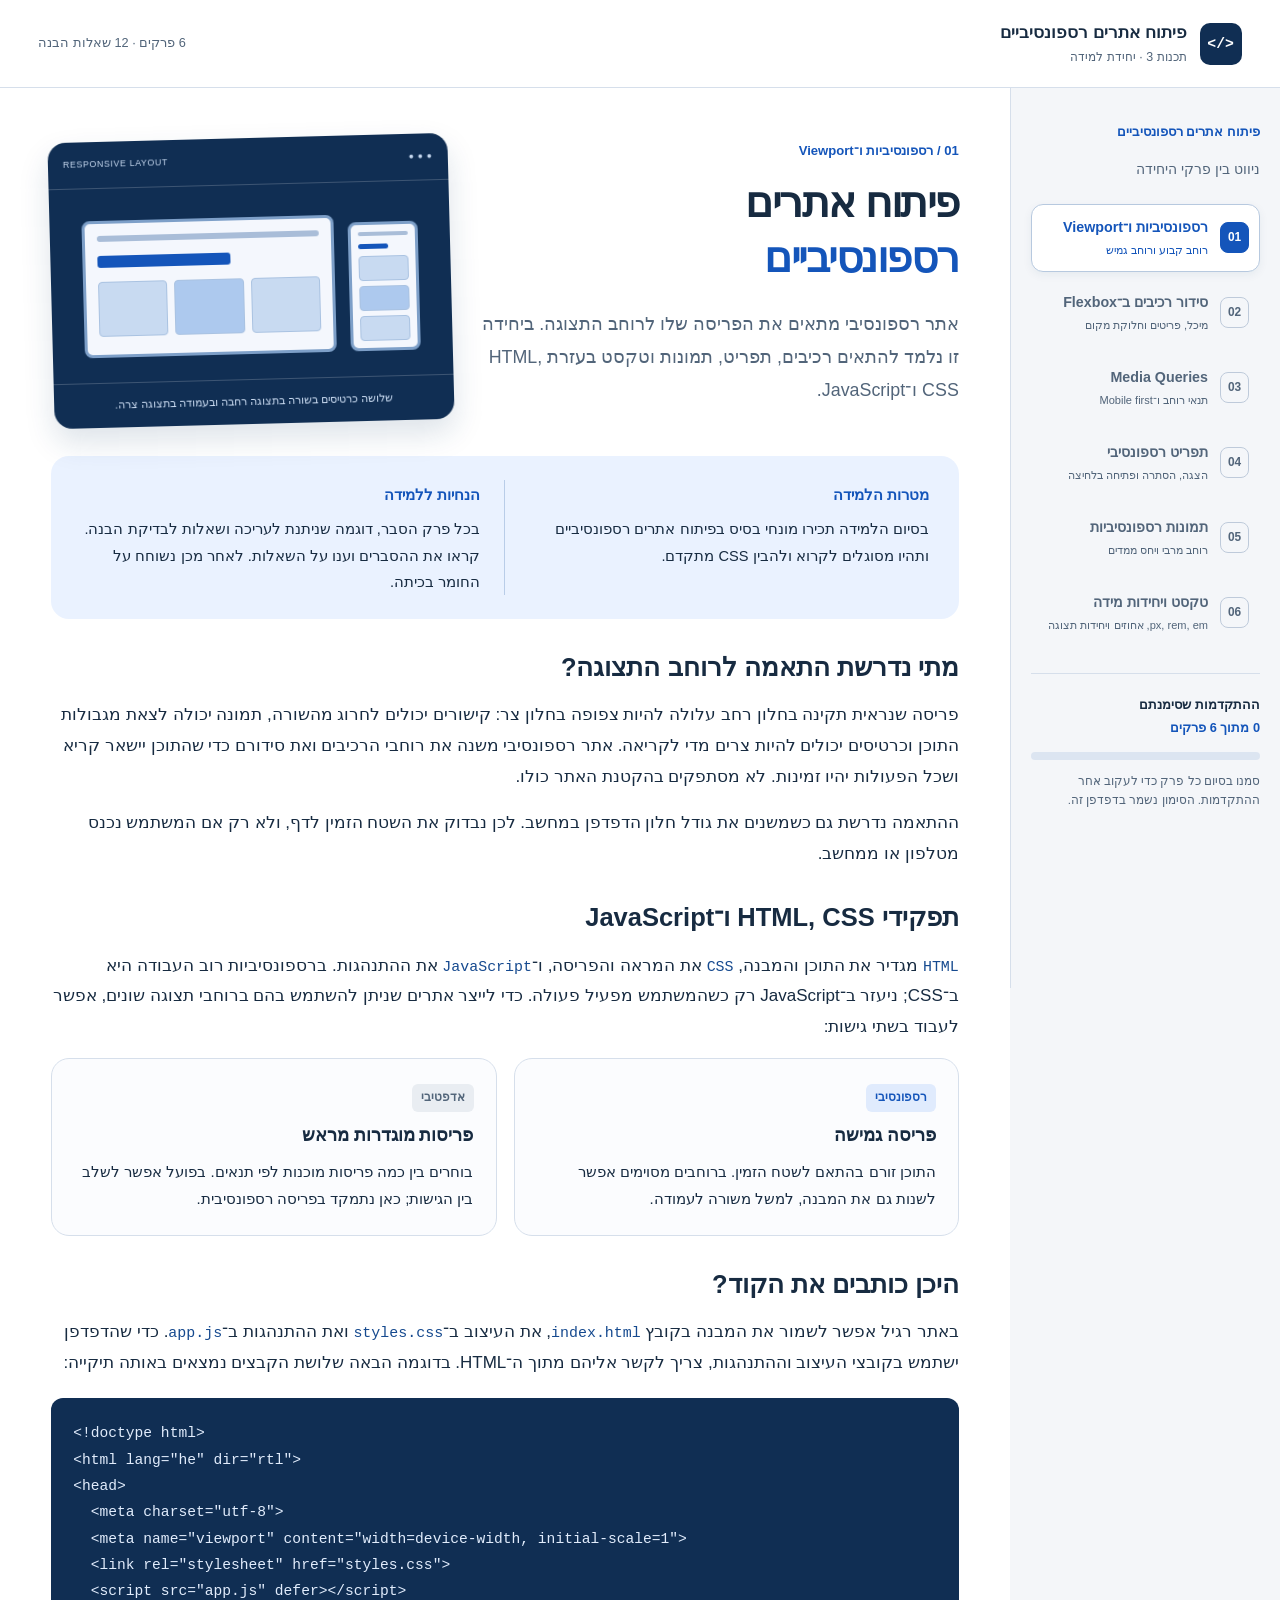
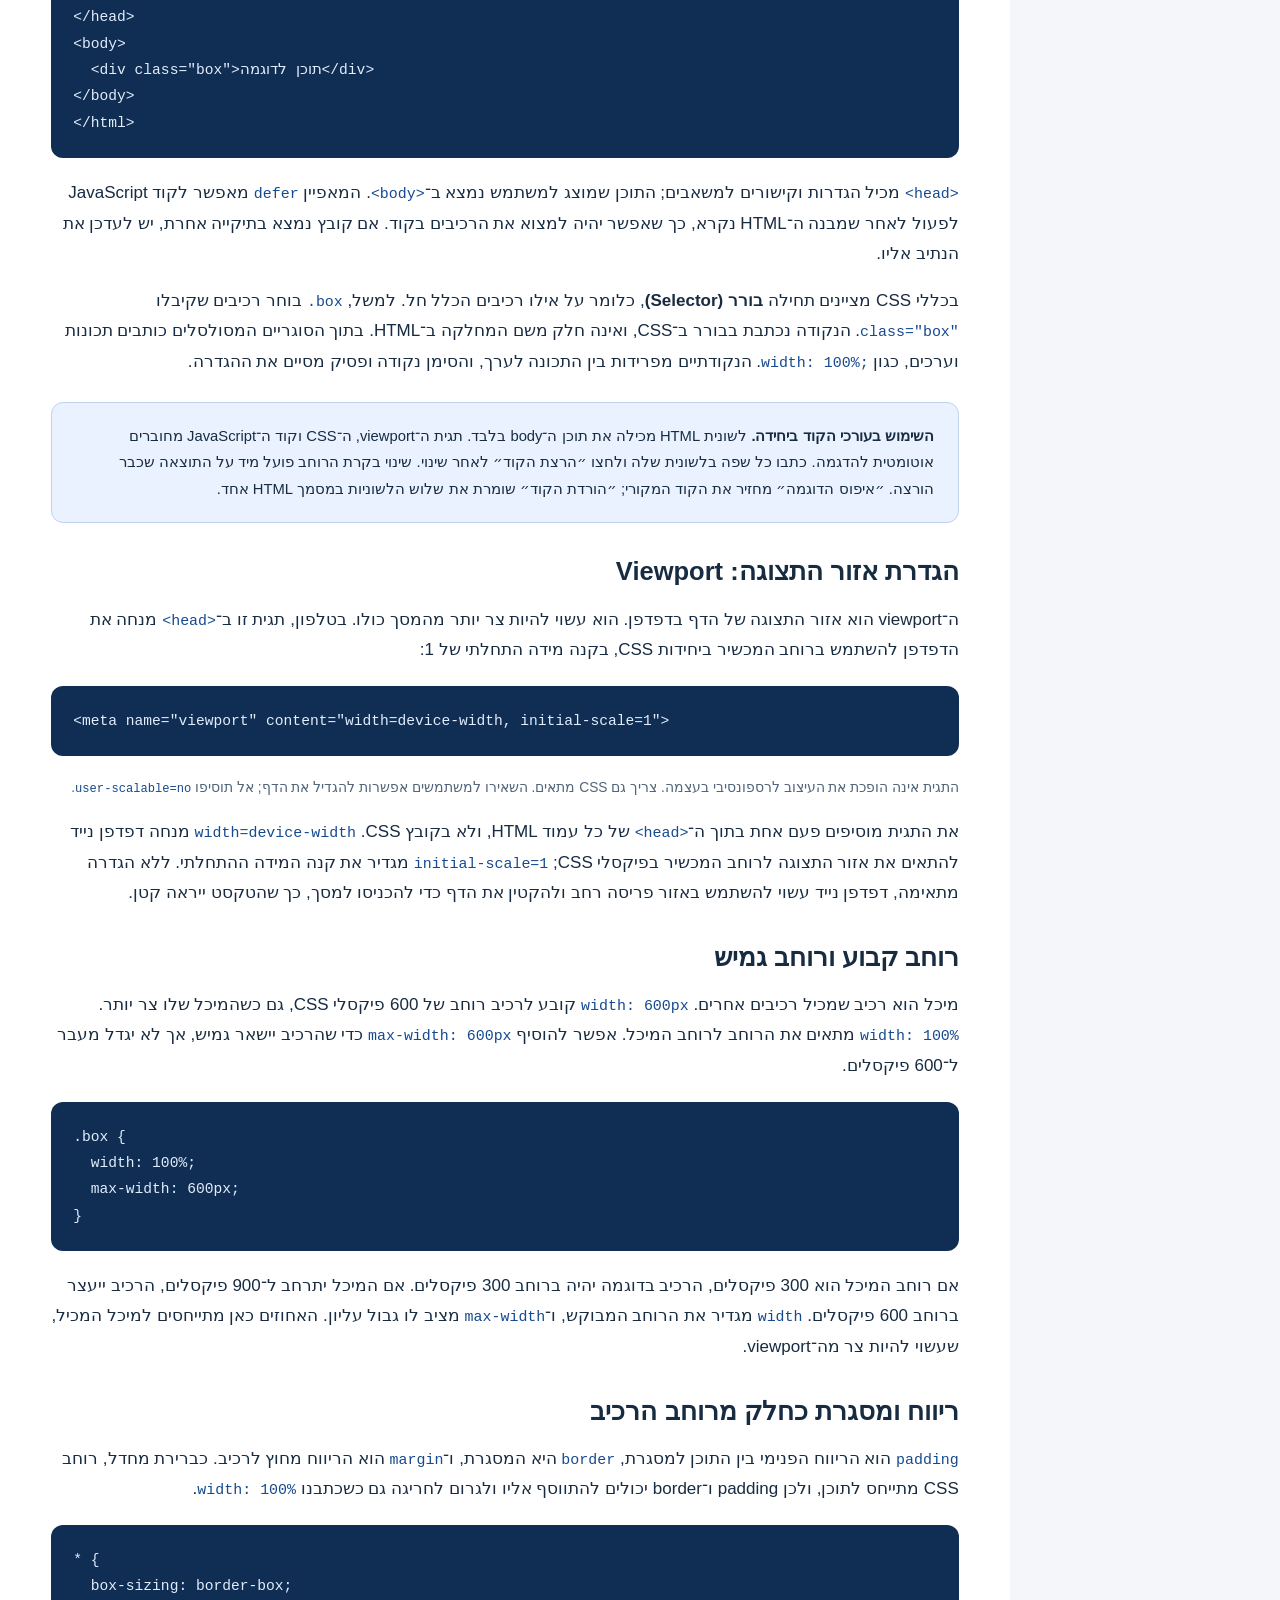
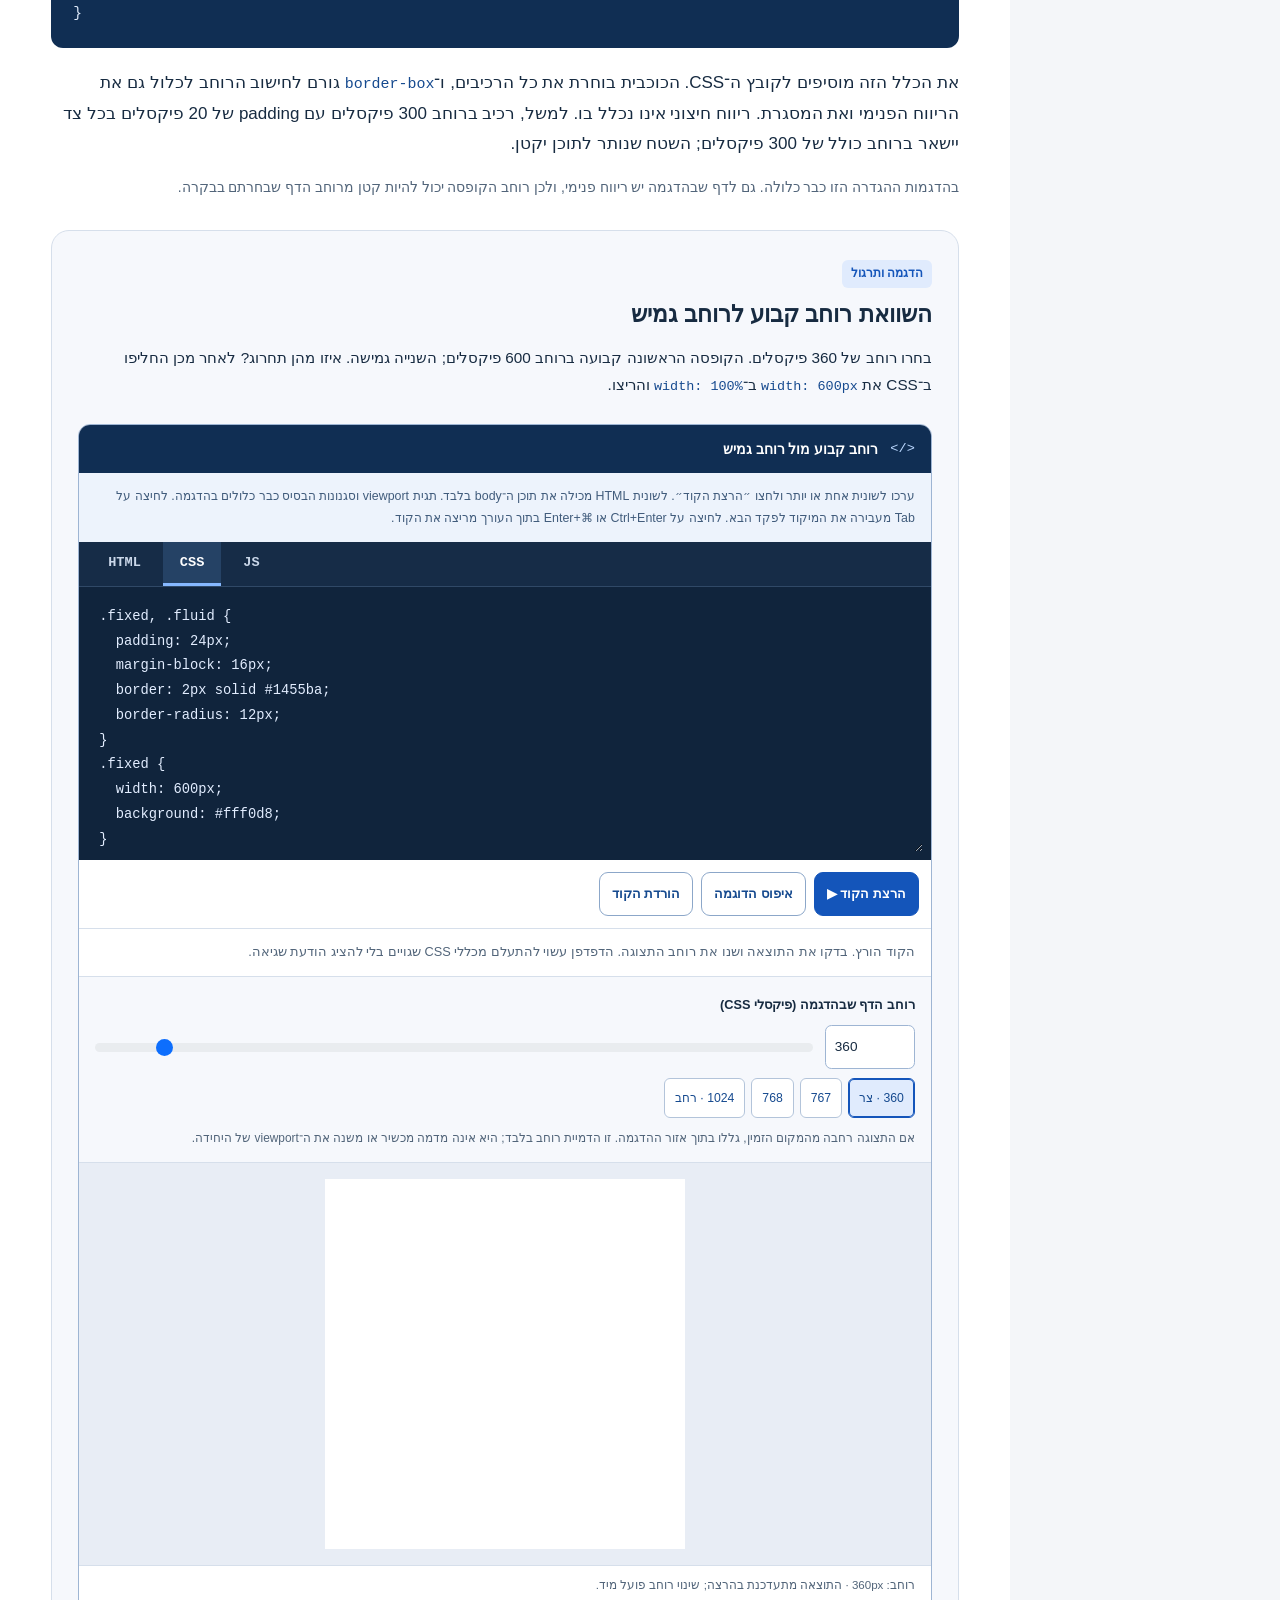
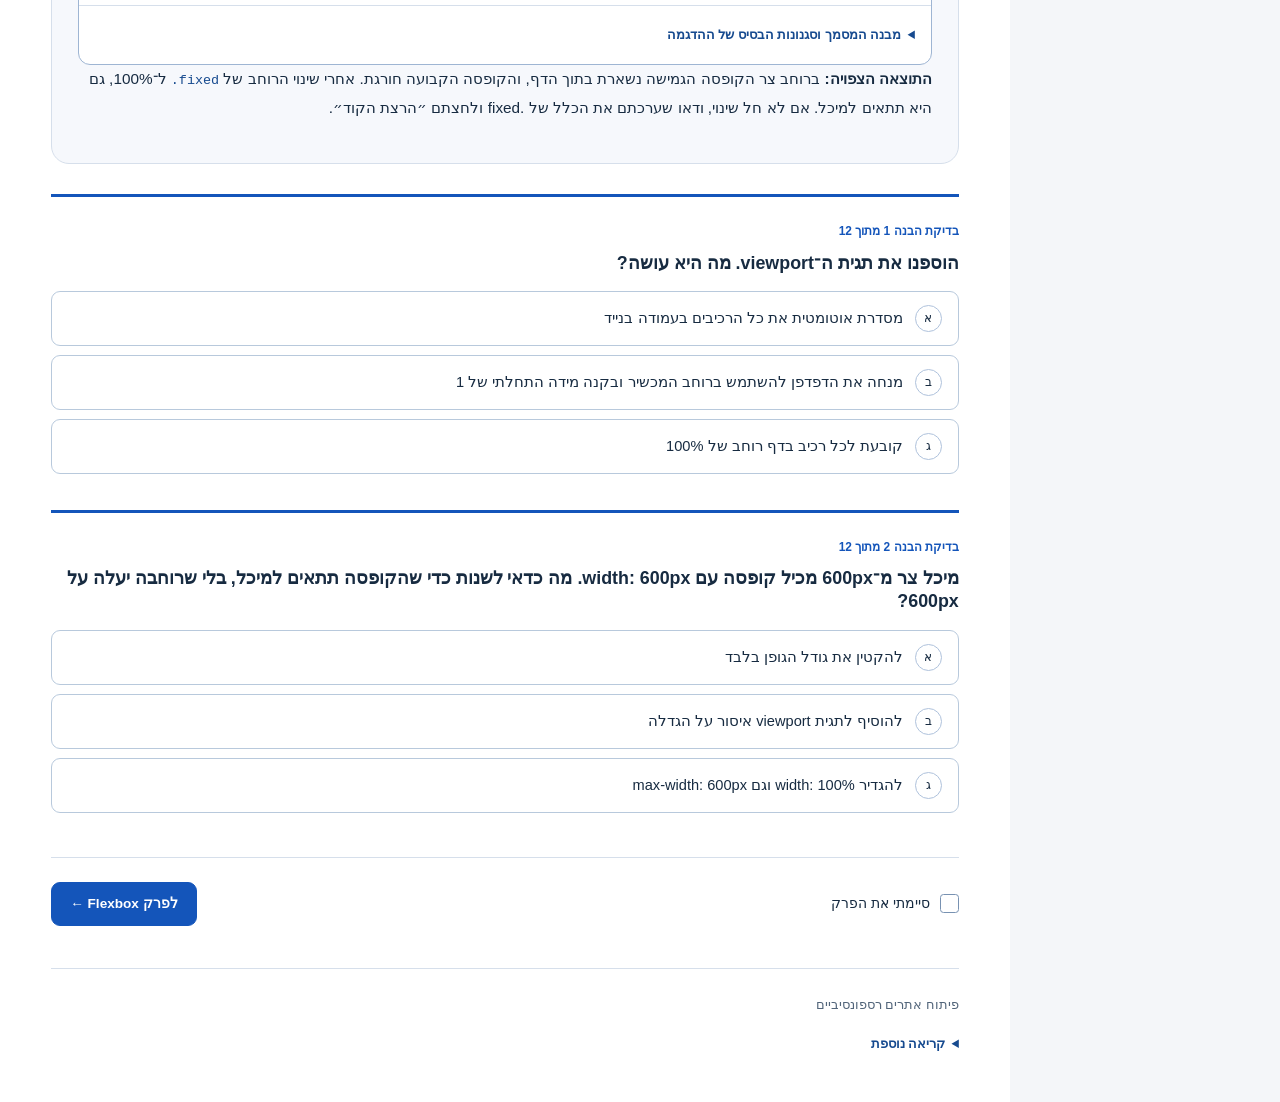
==== commit e3b6a788: "updated version" ====
--- a/index.html
+++ b/index.html
@@ -4,20 +4,22 @@
 <head>
   <meta charset="utf-8">
   <meta name="viewport" content="width=device-width, initial-scale=1">
-  <meta name="description" content="פיתוח אתרים רספונסיביים: Viewport, Flexbox, Media Queries, תפריט לנייד, תמונות ויחידות מידה. הסברים, הדגמות קוד ושאלות הבנה.">
+  <meta name="description"
+    content="פיתוח אתרים רספונסיביים: Viewport, Flexbox, Media Queries, תפריט לנייד, תמונות ויחידות מידה. הסברים, הדגמות קוד ושאלות הבנה.">
   <meta name="theme-color" content="#102e53">
   <title>פיתוח אתרים רספונסיביים</title>
-  <link rel="icon" href="assets/favicon.svg?v=20261103.2" type="image/svg+xml">
-  <link rel="stylesheet" href="assets/bootstrap.rtl.min.css?v=20261103.2">
-  <link rel="stylesheet" href="styles.css?v=20261103.2">
-  <script src="lessons.js?v=20261103.2" defer></script>
-  <script src="app.js?v=20261103.2" defer></script>
+  <link rel="icon" href="assets/favicon.svg?v=20261104.3" type="image/svg+xml">
+  <link rel="stylesheet" href="assets/bootstrap.rtl.min.css?v=20261104.3">
+  <link rel="stylesheet" href="styles.css?v=20261104.3">
+  <script src="lessons.js?v=20261104.3" defer></script>
+  <script src="app.js?v=20261104.3" defer></script>
 </head>
 
 <body>
   <a class="skip" href="#lesson-main">דילוג לתוכן הלמידה</a>
   <header class="topbar">
-    <a class="brand" href="#start"><span class="brand-icon" aria-hidden="true">&lt;/&gt;</span><span>פיתוח אתרים רספונסיביים
+    <a class="brand" href="#start"><span class="brand-icon" aria-hidden="true">&lt;/&gt;</span><span>פיתוח אתרים
+        רספונסיביים
         <small>תכנות 3 · יחידת למידה</small></span></a>
     <div class="top-meta">6 פרקים · 12 שאלות הבנה</div>
   </header>
@@ -26,12 +28,18 @@
       <p class="overline">פיתוח אתרים רספונסיביים</p>
       <p class="nav-intro">ניווט בין פרקי היחידה</p>
       <nav id="chapter-nav" aria-label="פרקי היחידה">
-        <a href="#start"><span class="step-no">01</span><span>רספונסיביות ו־Viewport<small>רוחב קבוע ורוחב גמיש</small></span></a>
-        <a href="#flex"><span class="step-no">02</span><span>סידור רכיבים ב־Flexbox<small>מיכל, פריטים וחלוקת מקום</small></span></a>
-        <a href="#queries"><span class="step-no">03</span><span>Media Queries<small>תנאי רוחב ו־Mobile first</small></span></a>
-        <a href="#navigation"><span class="step-no">04</span><span>תפריט רספונסיבי<small>הצגה, הסתרה ופתיחה בלחיצה</small></span></a>
-        <a href="#media"><span class="step-no">05</span><span>תמונות רספונסיביות<small>רוחב מרבי ויחס ממדים</small></span></a>
-        <a href="#type"><span class="step-no">06</span><span>טקסט ויחידות מידה<small>px, rem, em, אחוזים ויחידות תצוגה</small></span></a>
+        <a href="#start"><span class="step-no">01</span><span>רספונסיביות ו־Viewport<small>רוחב קבוע ורוחב
+              גמיש</small></span></a>
+        <a href="#flex"><span class="step-no">02</span><span>סידור רכיבים ב־Flexbox<small>מיכל, פריטים וחלוקת
+              מקום</small></span></a>
+        <a href="#queries"><span class="step-no">03</span><span>Media Queries<small>תנאי רוחב ו־Mobile
+              first</small></span></a>
+        <a href="#navigation"><span class="step-no">04</span><span>תפריט רספונסיבי<small>הצגה, הסתרה ופתיחה
+              בלחיצה</small></span></a>
+        <a href="#media"><span class="step-no">05</span><span>תמונות רספונסיביות<small>רוחב מרבי ויחס
+              ממדים</small></span></a>
+        <a href="#type"><span class="step-no">06</span><span>טקסט ויחידות מידה<small>px, rem, em, אחוזים ויחידות
+              תצוגה</small></span></a>
       </nav>
       <div class="progress-wrap">
         <label for="lesson-progress">ההתקדמות שסימנתם <span id="progress-text">0 מתוך 6 פרקים</span></label>
@@ -74,13 +82,18 @@
         </div>
         <div class="outcomes row g-0">
           <div class="col-md-6"><b>מטרות הלמידה</b>
-            <p>לסדר רכיבים, לשנות פריסה לפי רוחב, לפתוח תפריט בנייד ולהתאים תמונות וטקסט.</p>
+            <p>בסיום הלמידה תכירו מונחי בסיס בפיתוח אתרים רספונסיביים ותהיו מסוגלים לקרוא ולהבין CSS מתקדם.</p>
           </div>
           <div class="col-md-6"><b>הנחיות ללמידה</b>
-            <p>בכל פרק הסבר, דוגמה שניתנת לעריכה ושאלות ווידוא הבנה. קראו את התכנים וענו על השאלות, לאחר מכן נשוחח על
-              החומר בכיתה.</p>
-          </div>
-        </div>
+            <p>בכל פרק הסבר, דוגמה שניתנת לעריכה ושאלות לבדיקת הבנה. קראו את ההסברים וענו על השאלות. לאחר מכן נשוחח על החומר בכיתה.</p>
+          </div>
+        </div>
+        <h2>מתי נדרשת התאמה לרוחב התצוגה?</h2>
+        <p>פריסה שנראית תקינה בחלון רחב עלולה להיות צפופה בחלון צר: קישורים יכולים לחרוג מהשורה, תמונה יכולה
+          לצאת מגבולות התוכן וכרטיסים יכולים להיות צרים מדי לקריאה. אתר רספונסיבי משנה את רוחבי הרכיבים ואת סידורם
+          כדי שהתוכן יישאר קריא ושכל הפעולות יהיו זמינות. לא מסתפקים בהקטנת האתר כולו.</p>
+        <p>ההתאמה נדרשת גם כשמשנים את גודל חלון הדפדפן במחשב. לכן נבדוק את השטח הזמין לדף, ולא רק אם המשתמש
+          נכנס מטלפון או ממחשב.</p>
         <h2>תפקידי HTML, CSS ו־JavaScript</h2>
         <p><code>HTML</code> מגדיר את התוכן והמבנה, <code>CSS</code> את המראה והפריסה, ו־<code>JavaScript</code> את
           ההתנהגות. ברספונסיביות רוב העבודה היא ב־CSS; ניעזר ב־JavaScript רק כשהמשתמש מפעיל פעולה. כדי לייצר אתרים
@@ -99,13 +112,44 @@
             </article>
           </div>
         </div>
+        <h2>היכן כותבים את הקוד?</h2>
+        <p>באתר רגיל אפשר לשמור את המבנה בקובץ <code>index.html</code>, את העיצוב ב־<code>styles.css</code>
+          ואת ההתנהגות ב־<code>app.js</code>. כדי שהדפדפן ישתמש בקובצי העיצוב וההתנהגות, צריך לקשר אליהם מתוך ה־HTML.
+          בדוגמה הבאה שלושת הקבצים נמצאים באותה תיקייה:</p>
+        <pre class="code-sample" dir="ltr"><code>&lt;!doctype html&gt;
+&lt;html lang="he" dir="rtl"&gt;
+&lt;head&gt;
+  &lt;meta charset="utf-8"&gt;
+  &lt;meta name="viewport" content="width=device-width, initial-scale=1"&gt;
+  &lt;link rel="stylesheet" href="styles.css"&gt;
+  &lt;script src="app.js" defer&gt;&lt;/script&gt;
+&lt;/head&gt;
+&lt;body&gt;
+  &lt;div class="box"&gt;תוכן לדוגמה&lt;/div&gt;
+&lt;/body&gt;
+&lt;/html&gt;</code></pre>
+        <p><code>&lt;head&gt;</code> מכיל הגדרות וקישורים למשאבים; התוכן שמוצג למשתמש נמצא ב־<code>&lt;body&gt;</code>.
+          המאפיין <code>defer</code> מאפשר לקוד JavaScript לפעול לאחר שמבנה ה־HTML נקרא, כך שאפשר יהיה למצוא
+          את הרכיבים בקוד. אם קובץ נמצא בתיקייה אחרת, יש לעדכן את הנתיב אליו.</p>
+        <p>בכללי CSS מציינים תחילה <strong>בורר (Selector)</strong>, כלומר על אילו רכיבים הכלל חל. למשל,
+          <code>.box</code> בוחר רכיבים שקיבלו <code>class="box"</code>. הנקודה נכתבת בבורר ב־CSS,
+          ואינה חלק משם המחלקה ב־HTML. בתוך הסוגריים המסולסלים כותבים תכונות וערכים, כגון
+          <code>width: 100%;</code>. הנקודתיים מפרידות בין התכונה לערך, והסימן נקודה ופסיק מסיים את ההגדרה.</p>
+        <div class="notice"><strong>השימוש בעורכי הקוד ביחידה.</strong> לשונית HTML מכילה את תוכן ה־body בלבד.
+          תגית ה־viewport, ה־CSS וקוד ה־JavaScript מחוברים אוטומטית להדגמה. כתבו כל שפה בלשונית שלה
+          ולחצו ״הרצת הקוד״ לאחר שינוי. שינוי בקרת הרוחב פועל מיד על התוצאה שכבר הורצה.
+          ״איפוס הדוגמה״ מחזיר את הקוד המקורי; ״הורדת הקוד״ שומרת את שלוש הלשוניות במסמך HTML אחד.</div>
         <h2 id="viewport-explanation">הגדרת אזור התצוגה: Viewport</h2>
         <p>ה־<bdi dir="ltr">viewport</bdi> הוא אזור התצוגה של הדף בדפדפן. הוא עשוי להיות צר יותר מהמסך כולו. בטלפון,
-          תגית זו ב־<code>&lt;head&gt;</code> מנחה את הדפדפן להשתמש ברוחב המכשיר ביחידות CSS, עם הגדלה התחלתית של 1:</p>
+          תגית זו ב־<code>&lt;head&gt;</code> מנחה את הדפדפן להשתמש ברוחב המכשיר ביחידות CSS, בקנה מידה התחלתי של 1:</p>
         <pre class="code-sample"
           dir="ltr"><code>&lt;meta name="viewport" content="width=device-width, initial-scale=1"&gt;</code></pre>
         <p class="note">התגית אינה הופכת את העיצוב לרספונסיבי בעצמה. צריך גם CSS מתאים. השאירו למשתמשים אפשרות להגדיל את
           הדף; אל תוסיפו <code>user-scalable=no</code>.</p>
+        <p>את התגית מוסיפים פעם אחת בתוך ה־<code>&lt;head&gt;</code> של כל עמוד HTML, ולא בקובץ CSS.
+          <code>width=device-width</code> מנחה דפדפן נייד להתאים את אזור התצוגה לרוחב המכשיר בפיקסלי CSS;
+          <code>initial-scale=1</code> מגדיר את קנה המידה ההתחלתי. ללא הגדרה מתאימה, דפדפן נייד עשוי להשתמש
+          באזור פריסה רחב ולהקטין את הדף כדי להכניסו למסך, כך שהטקסט ייראה קטן.</p>
         <h2 id="fluid-explanation">רוחב קבוע ורוחב גמיש</h2>
         <p>מיכל הוא רכיב שמכיל רכיבים אחרים. <code>width: 600px</code> קובע לרכיב רוחב של 600 פיקסלי CSS,
           גם כשהמיכל שלו צר יותר. <code>width: 100%</code> מתאים את הרוחב לרוחב המיכל.
@@ -114,25 +158,54 @@
   width: 100%;
   max-width: 600px;
 }</code></pre>
+        <p>אם רוחב המיכל הוא 300 פיקסלים, הרכיב בדוגמה יהיה ברוחב 300 פיקסלים. אם המיכל יתרחב ל־900 פיקסלים,
+          הרכיב ייעצר ברוחב 600 פיקסלים. <code>width</code> מגדיר את הרוחב המבוקש,
+          ו־<code>max-width</code> מציב לו גבול עליון. האחוזים כאן מתייחסים למיכל המכיל, שעשוי להיות צר מה־viewport.</p>
+        <h2>ריווח ומסגרת כחלק מרוחב הרכיב</h2>
+        <p><code>padding</code> הוא הריווח הפנימי בין התוכן למסגרת, <code>border</code> היא המסגרת,
+          ו־<code>margin</code> הוא הריווח מחוץ לרכיב. כברירת מחדל, רוחב CSS מתייחס לתוכן,
+          ולכן padding ו־border יכולים להתווסף אליו ולגרום לחריגה גם כשכתבנו <code>width: 100%</code>.</p>
+        <pre class="code-sample" dir="ltr"><code>* {
+  box-sizing: border-box;
+}</code></pre>
+        <p>את הכלל הזה מוסיפים לקובץ ה־CSS. הכוכבית בוחרת את כל הרכיבים, ו־<code>border-box</code> גורם
+          לחישוב הרוחב לכלול גם את הריווח הפנימי ואת המסגרת. ריווח חיצוני אינו נכלל בו. למשל, רכיב ברוחב
+          300 פיקסלים עם padding של 20 פיקסלים בכל צד יישאר ברוחב כולל של 300 פיקסלים; השטח שנותר לתוכן יקטן.</p>
+        <p class="note">בהדגמות ההגדרה הזו כבר כלולה. גם לדף שבהדגמה יש ריווח פנימי, ולכן רוחב הקופסה יכול להיות
+          קטן מרוחב הדף שבחרתם בבקרה.</p>
         <div id="first-demo" class="activity"><span class="pill">הדגמה ותרגול</span>
           <h2>השוואת רוחב קבוע לרוחב גמיש</h2>
           <p>בחרו רוחב של 360 פיקסלים. הקופסה הראשונה קבועה ברוחב 600 פיקסלים; השנייה גמישה. איזו מהן תחרוג? לאחר מכן
             החליפו ב־CSS את <code>width: 600px</code> ב־<code>width: 100%</code> והריצו.</p>
           <div class="lab-host" data-lab="fluid"></div>
+          <p><strong>התוצאה הצפויה:</strong> ברוחב צר הקופסה הגמישה נשארת בתוך הדף, והקופסה הקבועה חורגת.
+            אחרי שינוי הרוחב של <code>.fixed</code> ל־100%, גם היא תתאים למיכל.
+            אם לא חל שינוי, ודאו שערכתם את הכלל של .fixed ולחצתם ״הרצת הקוד״.</p>
         </div>
         <div class="quiz-host" data-quiz="viewport"></div>
         <div class="quiz-host" data-quiz="fluid"></div>
         <div class="chapter-end"><label><input class="form-check-input" type="checkbox" data-complete="0"> סיימתי את
-            הפרק</label><button class="btn btn-primary" type="button" data-next>ממשיכים ל־Flexbox ←</button></div>
+            הפרק</label><button class="btn btn-primary" type="button" data-next>לפרק Flexbox ←</button></div>
       </section>
 
       <section id="flex" class="chapter" aria-labelledby="title-flex">
         <p class="overline">02 / Flexbox</p>
         <h1 id="title-flex">סידור רכיבים עם <em>Flexbox</em></h1>
-        <p class="lead">Flexbox הוא כלי CSS לסידור רכיבים בשורה או בעמודה. הגדרות המיכל משפיעות על הפריסה של הילדים הישירים שלו.</p>
-        <div class="row g-3">
+        <p class="lead">Flexbox הוא כלי CSS לסידור רכיבים בשורה או בעמודה. הגדרות המיכל משפיעות על הפריסה של הילדים
+          הישירים שלו.</p>
+        <h2>הגדרת המבנה ב־HTML והפעלת Flexbox ב־CSS</h2>
+        <p>ראשית מזהים את הרכיב שמכיל את הפריטים שרוצים לסדר יחד. בדוגמה הבאה ה־<code>ul</code> הוא המיכל,
+          ושלושת רכיבי ה־<code>li</code> שבתוכו הם הילדים הישירים. בכל פריט יש קישור <code>a</code>:</p>
+        <pre class="code-sample" dir="ltr"><code>&lt;ul class="links"&gt;
+  &lt;li&gt;&lt;a href="#intro"&gt;מידע&lt;/a&gt;&lt;/li&gt;
+  &lt;li&gt;&lt;a href="#topics"&gt;נושאים&lt;/a&gt;&lt;/li&gt;
+  &lt;li&gt;&lt;a href="#contact"&gt;יצירת קשר&lt;/a&gt;&lt;/li&gt;
+&lt;/ul&gt;</code></pre>
+        <p>בקובץ ה־CSS בוחרים את המחלקה <code>.links</code> ומגדירים עליה <code>display: flex</code>.
+          הגדרת Flexbox חלה על הפריסה של הילדים הישירים של המיכל, ואינה הופכת כל צאצא בתוכו לפריט Flex של אותו מיכל.</p>
+        <div class="row g-3" id="flex-items-explanation">
           <div class="col-md-6">
-            <article class="concept-card h-100" id="flex-items-explanation">
+            <article class="concept-card h-100">
               <h2 class="h3">המיכל · Container</h2>
               <p><code>display: flex</code> הופך את המיכל ל־Flex container. ‏<code>flex-direction</code> קובע את הכיוון.
                 ‏<code>gap</code> מוסיף רווח.</p>
@@ -150,12 +223,51 @@
         <p><code>justify-content</code> מפזר פריטים לאורך הציר הראשי; <code>align-items</code> מיישר אותם בציר הניצב לו.
           ב־<code>row</code> הציר הראשי אופקי; ב־<code>column</code> הוא אנכי. בדף בעברית כיוון הכתיבה משפיע גם על תחילת
           השורה.</p>
+        <pre class="code-sample" dir="ltr"><code>.links {
+  display: flex;
+  flex-direction: row;
+  justify-content: flex-start;
+  align-items: center;
+  gap: 12px;
+}</code></pre>
+        <ul>
+          <li><code>flex-direction: row</code> מסדר את הפריטים בשורה; <code>column</code> מסדר אותם בעמודה.
+            בדף עם <code>dir="rtl"</code>, שורה רגילה מתחילה מימין.</li>
+          <li><code>justify-content: flex-start</code> מצמיד את הפריטים לתחילת הציר הראשי;
+            <code>center</code> מרכז אותם; <code>space-between</code> מחלק מקום פנוי בין הפריטים.
+            כשאין מקום פנוי, לא יהיה מקום נוסף לחלוקה.</li>
+          <li><code>align-items: center</code> ממרכז את הפריטים בציר הניצב. בשורה הוא מיישר אותם אנכית;
+            בעמודה הוא מיישר אותם אופקית.</li>
+          <li><code>gap: 12px</code> מוסיף רווח בין פריטים סמוכים. הוא אינו יוצר רווח בין המיכל לפריטים שבקצוות;
+            לשם כך אפשר להשתמש ב־padding של המיכל.</li>
+        </ul>
+        <h2>מה קורה כשאין מספיק מקום בשורה?</h2>
+        <p>ברירת המחדל של Flexbox היא לנסות להחזיק את הפריטים בשורה אחת. פריטים עשויים להצטמצם, אך תוכן ארוך
+          עדיין יכול לגרום לחריגה. אם רוצים לאפשר מעבר של פריטים לשורה נוספת, מוסיפים למיכל
+          <code>flex-wrap: wrap;</code>. לעומת זאת, <code>flex-direction: column</code> משנה את כיוון הפריסה כולה לעמודה.</p>
+        <pre class="code-sample" dir="ltr"><code>.links {
+  display: flex;
+  flex-wrap: wrap;
+  gap: 12px;
+}</code></pre>
         <h2 id="flex-grow-explanation">חלוקת המקום הפנוי עם flex-grow</h2>
         <p>לאחר הקצאת המקום הראשוני לפריטים, ייתכן שנותר במיכל מקום פנוי. <code>flex-grow</code> הוא מספר שקובע
           באיזה יחס תחולק התוספת בין הפריטים. פריט עם <code>flex-grow: 4</code> יקבל פי ארבעה מהתוספת שיקבל פריט
           עם <code>flex-grow: 1</code>. זהו יחס בין התוספות, ולא בהכרח בין הרוחבים הכוללים של הפריטים.</p>
         <p>לדוגמה, אם לשני פריטים גורמי גדילה 4 ו־1, ויש 100 פיקסלים פנויים לחלוקה, הראשון יקבל תוספת של 80
-          פיקסלים והשני תוספת של 20 פיקסלים. לכל פריט נוסף המקום שקיבל על גבי גודל הבסיס שלו.</p>
+          פיקסלים והשני תוספת של 20 פיקסלים. תוספת זו מתווספת לגודל הבסיס של כל פריט.</p>
+        <p>את <code>flex-grow</code> מגדירים על הפריטים, ולא על המיכל. הבורר
+          <code>.links &gt; li</code> בוחר רק את רכיבי ה־li שהם ילדים ישירים של המיכל.
+          בתוספת <code>:first-child</code> בוחרים את הילד הראשון:</p>
+        <pre class="code-sample" dir="ltr"><code>.links &gt; li { flex-grow: 1; }
+.links &gt; li:first-child { flex-grow: 4; }</code></pre>
+        <h2>משמעות ההגדרה flex: 1 בהדגמות</h2>
+        <p><code>flex</code> היא תכונת קיצור שמחברת בין גדילה, כיווץ וגודל בסיס. ההגדרה <code>flex: 1</code>
+          מתפרשת בדפדפנים כ־<code>flex: 1 1 0%</code>: מותר לפריט לקבל מקום פנוי, מותר לו להתכווץ,
+          וגודל הבסיס לחישוב הוא 0%. כשאותה הגדרה חלה על כמה כרטיסים בשורה, היא עוזרת להם לחלוק את המקום באופן שווה.</p>
+        <p>בהדגמת הכרטיסים מופיעה גם <code>min-width: 0</code> על כל כרטיס. היא מאפשרת לו להצטמצם מתחת לרוחב
+          המינימלי שהתוכן היה כופה עליו. אם יש טקסט ארוך ללא רווחים, אפשר להוסיף לטקסט
+          <code>overflow-wrap: anywhere</code> כדי לאפשר שבירת שורה בתוכו.</p>
         <div class="activity"><span class="pill">הדגמה ותרגול</span>
           <h2>שינוי כיוון הפריסה ויישור הקישורים</h2>
           <ol>
@@ -164,6 +276,9 @@
             </li>
           </ol>
           <div class="lab-host" data-lab="flex"></div>
+          <p><strong>התוצאה הצפויה:</strong> column מציג את הקישורים זה מתחת לזה. לאחר החזרה ל־row,
+            space-between מפזר את המקום הפנוי ביניהם. את ההגדרות האלה משנים בכלל <code>.links</code>,
+            משום שזהו המיכל. הגדרתן על קישור יחיד לא תסדר את שאר הקישורים.</p>
           <details class="extension">
             <summary>תרגול נוסף: שינוי flex-grow</summary>
             <p>הוסיפו <code>.links &gt; li { flex-grow: 1; }</code> וגם
@@ -177,7 +292,7 @@
         <div class="quiz-host" data-quiz="grow"></div>
         <div class="chapter-end"><label><input class="form-check-input" type="checkbox" data-complete="1"> סיימתי את
             הפרק</label><button class="btn btn-outline-primary" type="button" data-prev>→ לפרק הקודם</button><button
-            class="btn btn-primary" type="button" data-next>משנים לפי הרוחב ←</button></div>
+            class="btn btn-primary" type="button" data-next>לפרק Media Queries ←</button></div>
       </section>
 
       <section id="queries" class="chapter" aria-labelledby="title-queries">
@@ -185,6 +300,15 @@
         <h1 id="title-queries">שינוי פריסה עם <em>Media Queries</em></h1>
         <p class="lead">Media Query מאפשר להפעיל כללי CSS רק כאשר תנאי מסוים מתקיים. כאן נשתמש בתנאי רוחב
           כדי להציג כרטיסים בעמודה בתצוגה צרה ובשורה בתצוגה רחבה.</p>
+        <h2>כתיבת תנאי רוחב בקובץ CSS</h2>
+        <p>כותבים Media Query באותו קובץ CSS שבו נכתבים שאר כללי העיצוב. השאילתה כוללת תנאי בסוגריים עגולים,
+          ובתוך הסוגריים המסולסלים שלה כותבים כללי CSS רגילים: בורר, תכונה וערך. הדפדפן בודק את התנאי בעצמו
+          בכל שינוי רוחב; אין צורך ב־JavaScript כדי להפעיל אותו.</p>
+        <ul>
+          <li><code>min-width: 768px</code> פירושו שהרוחב הוא לפחות 768 פיקסלי CSS.</li>
+          <li><code>max-width: 600px</code> פירושו שהרוחב הוא לכל היותר 600 פיקסלי CSS.</li>
+          <li>התנאי מתייחס לרוחב ה־viewport של הדף. הוא אינו מגדיר רוחב קבוע לרכיב ואינו מזהה דגם מכשיר.</li>
+        </ul>
         <h2 id="mobile-first-explanation">Mobile first: בסיס לתצוגה צרה והתאמות לתצוגה רחבה</h2>
         <p>כותבים קודם את כללי הבסיס למסך צר. אחריהם מוסיפים <code>@media</code> עם <code>min-width</code> כדי לשנות רק
           את מה שנחוץ במסך רחב. הכללים מחוץ לשאילתה ממשיכים לחול גם ברוחב גדול.</p>
@@ -192,16 +316,37 @@
 @media (min-width: 768px) {
   .cards { flex-direction: row; }
 }</code></pre>
-        <div class="notice" id="breakpoint-explanation"><strong>נקודת שבירה (Breakpoint)</strong> היא הרוחב שבו משנים את העיצוב. <code>min-width: 768px</code>
+        <div class="notice" id="breakpoint-explanation"><strong>נקודת שבירה (Breakpoint)</strong> היא הרוחב שבו משנים את
+          העיצוב. <code>min-width: 768px</code>
           כולל גם 768 בדיוק; <code>max-width: 600px</code> כולל גם 600. בוחרים נקודות לפי צורכי התוכן, ולא כהבטחה לזיהוי
           טלפון או מחשב.</div>
         <p>בדוגמה, עד רוחב 767 פיקסלים הכרטיסים מוצגים בעמודה. ברוחב 768 ומעלה מופעל הכלל שבתוך השאילתה,
           והכרטיסים מוצגים בשורה. שאר כללי הבסיס ממשיכים לחול.</p>
+        <h2>איך הדפדפן מחבר את כללי הבסיס ואת השאילתה?</h2>
+        <ol>
+          <li>הכלל שמחוץ ל־<code>@media</code> חל בכל רוחב. הוא מפעיל Flexbox ומגדיר כיוון של עמודה.</li>
+          <li>כשהרוחב קטן מ־768, התנאי אינו מתקיים והדפדפן אינו מחיל את הכללים שבתוך השאילתה.</li>
+          <li>כשהרוחב מגיע ל־768, הכלל שבתוך השאילתה נעשה פעיל. בשני הכללים מופיע אותו בורר,
+            <code>.cards</code>, והכלל המאוחר משנה את <code>flex-direction</code> לשורה.
+            אין צורך לכתוב שוב <code>display: flex</code> או את הריווחים שכבר הוגדרו בבסיס.</li>
+        </ol>
+        <p>את כללי השאילתה כותבים אחרי כללי הבסיס. כשכמה כללים חלים על אותו רכיב, סדר הכתיבה משפיע אם לבוררים
+          אותה ספציפיות, כלומר אותה דרגת עדיפות. בהדגמה הבורר זהה בשני המקומות, ולכן הכלל המאוחר קובע את הכיוון.</p>
+        <h2>בחירת נקודת שבירה לפי התוכן</h2>
+        <p>768 פיקסלים הם בחירה לדוגמה. בפרויקט מתחילים בפריסה הצרה ומרחיבים בהדרגה את החלון.
+          כאשר יש מספיק מקום להציג את הכרטיסים בשורה באופן קריא, אפשר להגדיר שם נקודת שבירה.
+          אין חובה להשתמש באותה נקודת שבירה בכל אתר או ליצור כלל לכל דגם טלפון.</p>
+        <p class="note">המספרים מוצגים כאן ברוחבים שלמים כדי להקל על הבדיקה. התנאי עצמו הוא ״לפחות 768״:
+          גם רוחב קטן במעט מ־768 עדיין אינו מפעיל אותו.</p>
         <div class="activity"><span class="pill">הדגמה ותרגול</span>
           <h2>בדיקת הפריסה לפני נקודת השבירה ואחריה</h2>
           <p>בחרו 767 ואז 768 בבקרת הרוחב. הסתכלו גם על הכרטיסים וגם על הודעת מצב השאילתה. אחר כך שנו בקוד את 768 ל־900
             והריצו; כעת בדקו ב־899 וב־900.</p>
           <div class="lab-host" data-lab="queries"></div>
+          <p><strong>התוצאה הצפויה:</strong> בקוד המקורי המעבר מעמודה לשורה קורה ב־768.
+            אחרי החלפת התנאי ל־900 והרצה, הוא יקרה ב־900. הודעת המצב שבהדגמה מסמנת אם השאילתה פעילה.
+            אם כיוון הפריסה אינו משתנה, בדקו שהכלל נמצא בתוך הסוגריים המסולסלים של השאילתה
+            ושהמספר כולל יחידת <code>px</code>.</p>
           <details class="extension">
             <summary>הסבר התחביר של Media Query</summary>
             <p><code>@media</code> פותח תנאי. הסוגריים העגולים מכילים את התנאי; בתוך הסוגריים המסולסלים כותבים כללי CSS
@@ -212,7 +357,7 @@
         <div class="quiz-host" data-quiz="mobile-first"></div>
         <div class="chapter-end"><label><input class="form-check-input" type="checkbox" data-complete="2"> סיימתי את
             הפרק</label><button class="btn btn-outline-primary" type="button" data-prev>→ לפרק הקודם</button><button
-            class="btn btn-primary" type="button" data-next>בונים תפריט לנייד ←</button></div>
+            class="btn btn-primary" type="button" data-next>לפרק תפריט רספונסיבי ←</button></div>
       </section>
 
       <section id="navigation" class="chapter" aria-labelledby="title-navigation">
@@ -221,25 +366,96 @@
         <p class="lead">ברוחב צר נציג כפתור לפתיחת התפריט. ברוחב רחב הקישורים יופיעו בשורה, בלי צורך בכפתור.</p>
         <h2 id="navigation-explanation">חלוקת התפקידים בקוד התפריט</h2>
         <ol class="explain-steps">
-          <li><b>HTML:</b> כפתור אמיתי וניווט עם מזהה. <code>aria-controls</code> מחבר ביניהם;
+          <li><b>HTML:</b> רכיב button ואזור ניווט בעל מזהה. <code>aria-controls</code> מחבר ביניהם;
             <code>aria-expanded</code> מתאר אם התפריט פתוח.
           </li>
           <li><b>CSS:</b> במצב צר מסתירים את הקישורים עד לפתיחה. מ־768 פיקסלים מציגים אותם תמיד ומסתירים את הכפתור.</li>
           <li><b>JavaScript:</b> לחיצה מחליפה מצב, מעדכנת מחלקה וגם את <code>aria-expanded</code>.</li>
         </ol>
+        <h2>מבנה הכפתור והניווט ב־HTML</h2>
+        <p>מוסיפים כפתור <code>button</code> ורכיב <code>nav</code> עם הקישורים. לכל אחד מזהה
+          <code>id</code> ייחודי, כדי שנוכל לבחור אותו ב־CSS וב־JavaScript.
+          בורר שמתחיל ב־<code>#</code> מתייחס למזהה: <code>#main-nav</code> בוחר את הרכיב עם
+          <code>id="main-nav"</code>. להבדיל ממחלקה, מזהה אמור להופיע פעם אחת בלבד בעמוד.</p>
+        <pre class="code-sample" dir="ltr"><code>&lt;button id="nav-button" type="button"
+  aria-controls="main-nav" aria-expanded="false" hidden&gt;
+  תפריט
+&lt;/button&gt;
+&lt;nav id="main-nav" aria-label="תפריט הסדנאות"&gt;
+  &lt;a href="#about"&gt;על הסדנאות&lt;/a&gt;
+  &lt;a href="#workshops"&gt;הסדנאות&lt;/a&gt;
+&lt;/nav&gt;</code></pre>
+        <p><code>type="button"</code> מגדיר כפתור פעולה, שאינו כפתור שליחת טופס.
+          כפתור HTML רגיל כבר תומך בהפעלה באמצעות Enter או Space, ו־<code>aria-label</code>
+          נותן לאזור הניווט שם שקורא מסך יכול להקריא. המאפיין <code>hidden</code> מסתיר בתחילה את הכפתור;
+          קוד ה־JavaScript מסיר אותו לאחר שהגדיר את פעולת הפתיחה.</p>
+        <h2>הצגה והסתרה באמצעות מחלקות CSS</h2>
+        <p>לאחר הכנת הכפתור, הקוד מוסיף ל־html את המחלקה <code>nav-ready</code>.
+          בתצוגה צרה, הכלל <code>.nav-ready #main-nav</code> מסתיר את הקישורים באמצעות <code>display: none</code>.
+          כשהניווט מקבל גם את המחלקה <code>is-open</code>, כלל נוסף מציג אותו:</p>
+        <pre class="code-sample" dir="ltr"><code>.nav-ready #nav-button { display: block; }
+.nav-ready #main-nav { display: none; flex-direction: column; }
+.nav-ready #main-nav.is-open { display: flex; }
+@media (min-width: 768px) {
+  .nav-ready #main-nav {
+    display: flex;
+    flex-direction: row;
+  }
+  .nav-ready #nav-button { display: none; }
+}</code></pre>
+        <p><code>#main-nav.is-open</code> פירושו ״הרכיב בעל המזהה main-nav שגם נושא את המחלקה is-open״.
+          הרווח אחרי <code>.nav-ready</code> מציין שהרכיב נמצא בתוך רכיב עם מחלקה זו.
+          <code>display: none</code> מסיר את הקישורים מהתצוגה ומסדר המעבר באמצעות Tab;
+          שינוי ל־<code>display: flex</code> מציג אותם ומסדר אותם שוב.</p>
+        <p>ברוחב 768 ומעלה, Media Query מציג את הניווט בשורה גם כשהמחלקה <code>is-open</code> אינה קיימת,
+          ומסתיר את הכפתור. לפני ש־JavaScript פועל, הקישורים נשארים גלויים כדי שלא לחסום את הניווט.</p>
         <h2 id="expanded-explanation">ציון מצב התפריט עבור טכנולוגיות מסייעות</h2>
-        <p>לכפתור יש את המאפיין <code>aria-controls="main-nav"</code>, שמפנה למזהה הניווט שעליו הוא שולט.
+        <p>לכפתור מוגדר המאפיין <code>aria-controls="main-nav"</code>, שמפנה למזהה הניווט שעליו הוא שולט.
           המאפיין <code>aria-expanded</code> מתאר את מצב הפתיחה: <code>false</code> כשהתפריט סגור,
           ו־<code>true</code> כשהוא פתוח. כך קורא מסך יכול להודיע למשתמש אם התפריט פתוח או סגור.</p>
         <p>בעת לחיצה, ה־JavaScript מעדכן שני דברים: את המחלקה <code>is-open</code>, שקובעת אם הקישורים מוצגים
-          בתצוגה צרה, ואת הערך של <code>aria-expanded</code> בכפתור. לדוגמה, בפתיחה:</p>
-        <pre class="code-sample" dir="ltr"><code>nav.classList.add('is-open');
-button.setAttribute('aria-expanded', 'true');</code></pre>
+          בתצוגה צרה, ואת הערך של <code>aria-expanded</code> בכפתור. בפתיחה מוסיפים את המחלקה ומגדירים true;
+          בסגירה מסירים את המחלקה ומגדירים false.</p>
+        <h2>קריאת קוד ה־JavaScript של הפתיחה והסגירה</h2>
+        <p>הקוד מוצא את הכפתור ואת הניווט באמצעות <code>document.querySelector</code>, שמחזיר את הרכיב הראשון
+          המתאים לבורר. המשתנים <code>button</code> ו־<code>nav</code> שומרים הפניות לרכיבים האלה:</p>
+        <pre class="code-sample" dir="ltr"><code>const button = document.querySelector('#nav-button');
+const nav = document.querySelector('#main-nav');
+
+function setOpen(open) {
+  nav.classList.toggle('is-open', open);
+  button.setAttribute('aria-expanded', String(open));
+}
+button.addEventListener('click', () =&gt; {
+  setOpen(button.getAttribute('aria-expanded') !== 'true');
+});
+button.hidden = false;
+document.documentElement.classList.add('nav-ready');</code></pre>
+        <ul>
+          <li>הפונקציה <code>setOpen</code> מקבלת ערך בוליאני: <code>true</code> לפתיחה או <code>false</code> לסגירה.</li>
+          <li><code>classList.toggle('is-open', open)</code> מוסיף את המחלקה כאשר open הוא true,
+            ומסיר אותה כאשר הוא false. זו המחלקה שכללי ה־CSS בודקים.</li>
+          <li><code>setAttribute</code> מעדכן מאפיין HTML. ‏<code>String(open)</code> ממיר את הערך הבוליאני
+            לטקסט <code>'true'</code> או <code>'false'</code> עבור המאפיין <code>aria-expanded</code>.</li>
+          <li><code>addEventListener('click', ...)</code> מגדיר מה יקרה בלחיצה. הביטוי <code>!== 'true'</code> בודק אם התפריט אינו פתוח כרגע: אם התפריט סגור, נפתח אותו; אם הוא פתוח, נסגור אותו.</li>
+        </ul>
+        <p>שתי השורות האחרונות משלימות את ההכנה: <code>button.hidden = false</code> מסיר את ההסתרה הראשונית
+          של הכפתור, ו־<code>document.documentElement</code> הוא רכיב html, שעליו מוסיפים את המחלקה nav-ready.
+          כך כללי ההסתרה ב־CSS נכנסים לתוקף רק אחרי שהכפתור מסוגל להגיב ללחיצה.</p>
+        <p>בקוד המלא מופיעה גם <code>window.matchMedia('(min-width: 768px)')</code>.
+          היא מאפשרת ל־JavaScript לבדוק את אותו תנאי רוחב, באמצעות הערך <code>matches</code>,
+          ולטפל באירוע <code>change</code> כאשר התנאי משתנה. בהדגמה היא משמשת לאיפוס מצב הפתיחה במעבר
+          בין תצוגה צרה לרחבה. אם משנים את נקודת השבירה, מעדכנים את המספר גם ב־CSS וגם ב־JavaScript.</p>
+        <p>סגירה עם Escape מחזירה את המיקוד לכפתור, כדי שהמשתמש יוכל להמשיך לנווט מהמקום שבו פתח את התפריט.
+          גם שינוי רוחב מטופל כך שהמיקוד לא יישאר על רכיב שנעשה מוסתר.</p>
         <div class="activity"><span class="pill">הדגמה ותרגול</span>
           <h2>בדיקת התפריט בתצוגה צרה ורחבה</h2>
           <p>בחרו 360, לחצו על ״תפריט״ בתוך ההדגמה, ואז בדקו גם עם המקלדת: Tab למעבר, Enter לפתיחה ו־Escape לסגירה. עברו
             ל־1024 וחזרו ל־360: התפריט חוזר למצב סגור. בלשונית JS מצאו את השורה שמעדכנת <code>aria-expanded</code>.</p>
           <div class="lab-host" data-lab="navigation"></div>
+          <p><strong>התוצאה הצפויה:</strong> בתצוגה צרה הכפתור מציג או מסתיר את הקישורים בכל לחיצה;
+            בתצוגה רחבה הקישורים תמיד גלויים והכפתור מוסתר. אם לחיצה אינה משנה דבר, ודאו שהמזהים
+            ב־HTML תואמים לבוררים ב־JavaScript ושמחלקת <code>is-open</code> נכתבת באותו אופן ב־CSS וב־JavaScript.</p>
         </div>
         <div class="notice"><strong>שמירה על גישה לקישורים.</strong> כאן מסתירים קישורים רק כאשר יש דרך לפתוח אותם.
           אין להעלים תוכן חיוני בנייד בלי להציע אליו גישה. סדר הקישורים ב־HTML נשמר גם כשהפריסה משתנה.</div>
@@ -247,7 +463,7 @@
         <div class="quiz-host" data-quiz="nav-accessible"></div>
         <div class="chapter-end"><label><input class="form-check-input" type="checkbox" data-complete="3"> סיימתי את
             הפרק</label><button class="btn btn-outline-primary" type="button" data-prev>→ לפרק הקודם</button><button
-            class="btn btn-primary" type="button" data-next>מתאימים תמונות ←</button></div>
+            class="btn btn-primary" type="button" data-next>לפרק תמונות רספונסיביות ←</button></div>
       </section>
 
       <section id="media" class="chapter" aria-labelledby="title-media">
@@ -255,6 +471,19 @@
         <h1 id="title-media">התאמת תמונות <em>לרוחב המיכל</em></h1>
         <p class="lead">תמונה ברוחב טבעי גדול עלולה להרחיב את התוכן מעבר למיכל. שתי הגדרות קצרות שומרות אותה בתוך
           הגבולות.</p>
+        <h2>הוספת תמונה והגדרת המיכל שלה</h2>
+        <p>ב־HTML מוסיפים רכיב <code>img</code>. המאפיין <code>src</code> מציין את הנתיב לקובץ התמונה,
+          ו־<code>alt</code> מספק תיאור חלופי של המידע שבתמונה. אם התמונה נמצאת בתוך כרטיס או בתוך <code>figure</code>, הרכיב שמכיל אותה קובע את השטח הזמין לה.</p>
+        <pre class="code-sample" dir="ltr"><code>&lt;figure&gt;
+  &lt;img src="images/campus.jpg"
+    width="900" height="400"
+    alt="בניין הקמפוס והרחבה שלפניו"&gt;
+  &lt;figcaption&gt;הקמפוס&lt;/figcaption&gt;
+&lt;/figure&gt;</code></pre>
+        <p>בדוגמה זו יש להחליף את ערך המאפיין src בנתיב לקובץ תמונה שקיים באתר. <code>figure</code> מקבץ את התמונה ואת הכיתוב,
+          ו־<code>figcaption</code> הוא הכיתוב המוצג לידה. המאפיינים <code>width</code> ו־<code>height</code>
+          מציינים את ממדי התמונה ומאפשרים לדפדפן להקצות מקום ביחס המתאים עוד לפני טעינתה.
+          כללי CSS עדיין יכולים להתאים את גודלה בפועל.</p>
         <h2 id="image-sizing-explanation">הגבלת רוחב התמונה עם max-width</h2>
         <pre class="code-sample" dir="ltr"><code>img {
   max-width: 100%;
@@ -263,24 +492,39 @@
         <p><code>max-width: 100%</code> מגביל את הרוחב המרבי של התמונה לרוחב המיכל. אם התמונה גדולה מהמיכל,
           היא תוקטן כדי להיכנס אליו. אם היא קטנה ממנו ולא נקבע לה רוחב נוסף, היא יכולה להישאר בגודלה המקורי.
           לדוגמה, תמונה ברוחב טבעי של 200 פיקסלים במיכל של 500 פיקסלים לא תוגדל רק בגלל הגדרה זו.</p>
+        <p>את הכלל כותבים בקובץ CSS. הבורר <code>img</code> מחיל אותו על כל התמונות בעמוד; אם רוצים להחיל
+          אותו רק על תמונות בכרטיסים, אפשר לכתוב <code>.card img</code> ולתת למיכל את המחלקה card.
+          לעומת <code>max-width: 100%</code>, ההגדרה <code>width: 100%</code> מבקשת למלא את רוחב המיכל
+          גם אם הדבר יגדיל תמונה קטנה ועלול לפגוע בחדותה.</p>
         <h2 id="image-ratio-explanation">שמירה על יחס הממדים עם height: auto</h2>
         <p><code>height: auto</code> מתאים את גובה התמונה לרוחב שלה ושומר על היחס בין הרוחב לגובה.
           לדוגמה, תמונה בגודל 900×400 שתוקטן לרוחב של 450 פיקסלים תהיה בגובה 200 פיקסלים.
           גובה CSS קבוע של 400 פיקסלים במצב הזה היה מעוות את התמונה.</p>
+        <p>השינוי נוגע לתצוגה בדפדפן: קובץ התמונה עצמו אינו משתנה. בהדגמה מוגדרת לתמונה גם התכונה <code>display: block</code>, כדי להציג אותה כרכיב בלוק ולמנוע את הרווח הקטן שיכול להופיע
+          מתחת לתמונה כשהיא מוצגת כחלק משורת טקסט.</p>
         <div class="activity"><span class="pill">הדגמה ותרגול</span>
           <h2>בדיקת תמונה עם הגבלת רוחב ובלעדיה</h2>
           <p>ברוחב 360 התמונה נכנסת למסגרת. שנו את <code>max-width</code> ל־<code>none</code>, הריצו וגללו בתוך ההדגמה
             כדי לראות את החריגה. החזירו ל־<code>100%</code>. מה נפתר בלי לשנות את קובץ התמונה?</p>
           <div class="lab-host" data-lab="media"></div>
-        </div>
-        <p class="note">לסרטון מקומי אפשר להשתמש גם ב־<code>video { max-width: 100%; height: auto; }</code>. להטמעה כמו
-          iframe מתאים בדרך כלל מיכל עם <code>aspect-ratio</code>. זו התאמת פריסה; בחירה בקובץ תמונה קטן יותר לנייד היא
-          נושא נוסף.</p>
+          <p><strong>התוצאה הצפויה:</strong> הערך <code>none</code> מסיר את הגבלת הרוחב המרבי, והתמונה הרחבה
+            חורגת מהמיכל. החזרת 100% מתקנת את החריגה; הגובה משתנה יחד עם הרוחב בגלל <code>height: auto</code>.
+            התמונה כבר כלולה בקוד ההדגמה, ואין צורך לשנות את src כדי לבדוק את כללי הגודל.</p>
+        </div>
+        <h2>התאמת סרטון מקומי</h2>
+        <p>אותו עיקרון מתאים גם לרכיב <code>video</code> שמציג קובץ וידאו באתר. מגבילים את הרוחב ומשאירים
+          את הגובה אוטומטי כדי לשמור על יחס הממדים:</p>
+        <pre class="code-sample" dir="ltr"><code>video {
+  max-width: 100%;
+  height: auto;
+}</code></pre>
+        <p class="note">הקטנת רוחב התצוגה אינה מפחיתה את גודל הקובץ שהדפדפן מוריד. לכן, בנוסף להתאמת הפריסה,
+          כדאי להשתמש בקובצי תמונה ווידאו בגודל מתאים לצורכי האתר.</p>
         <div class="quiz-host" data-quiz="image-max"></div>
         <div class="quiz-host" data-quiz="image-ratio"></div>
         <div class="chapter-end"><label><input class="form-check-input" type="checkbox" data-complete="4"> סיימתי את
             הפרק</label><button class="btn btn-outline-primary" type="button" data-prev>→ לפרק הקודם</button><button
-            class="btn btn-primary" type="button" data-next>בוחרים יחידות מידה ←</button></div>
+            class="btn btn-primary" type="button" data-next>לפרק יחידות מידה ←</button></div>
       </section>
 
       <section id="type" class="chapter" aria-labelledby="title-type">
@@ -291,7 +535,51 @@
         <h2 id="rem-explanation">חישוב גודל טקסט עם rem</h2>
         <p>רכיב השורש של המסמך הוא <code>html</code>. יחידת <code>rem</code> מתייחסת לגודל הגופן שמוגדר בו.
           אם גודל הגופן בשורש הוא 16 פיקסלים, <code>1rem</code> שווה ל־16 פיקסלים ו־<code>2rem</code> ל־32.
-          אם נשנה את גודל השורש ל־20 פיקסלים, <code>2rem</code> יהיו 40 פיקסלים.</p>
+          אם נשנה את גודל הגופן בשורש ל־20 פיקסלים, <code>2rem</code> יהיו 40 פיקסלים.</p>
+        <h2 id="root-font-definition">היכן ואיך מגדירים את גודל הבסיס של rem?</h2>
+        <p>מגדירים את גודל הבסיס באמצעות התכונה <code>font-size</code> בכלל שהבורר שלו הוא <code>html</code>
+          בקובץ ה־CSS שמקושר לאתר. אפשר לכתוב את אותם כללים גם בתוך תגית <code>&lt;style&gt;</code>
+          ב־head, אך באתר עם כמה עמודים נוח לשמור אותם בקובץ עיצוב משותף.</p>
+        <pre class="code-sample" dir="ltr"><code>/* בקובץ styles.css */
+html {
+  font-size: 16px;
+}
+h1 {
+  font-size: 2rem;
+}
+p {
+  font-size: 1rem;
+}</code></pre>
+        <p>כאן הבסיס הוא 16 פיקסלים. גודל הכותרת יהיה 32 פיקסלים וגודל הפסקה 16 פיקסלים.
+          אם נשנה רק את השורה ב־html ל־<code>font-size: 20px</code>, הכותרת תהיה 40 פיקסלים
+          והפסקה 20 פיקסלים. לא צריך לשנות את הערכים 2rem ו־1rem בכל רכיב בנפרד.</p>
+        <p><strong>הבסיס נקבע ב־html, ולא ב־body.</strong> אם גודל הגופן ב־html הוא 16px ול־body הוגדר <code>font-size: 20px</code>, ערך של <code>1rem</code> עדיין שווה ל־16px.
+          טקסט שאינו מקבל הגדרת גודל משלו יכול לרשת את גודל ה־body, אך חישוב rem ממשיך להשתמש בשורש.</p>
+        <h2>שימוש בהעדפת גודל הגופן של המשתמש</h2>
+        <p>אם לא מגדירים גודל גופן ב־html, הדפדפן משתמש בגודל הבסיס שלו, שבדרך כלל הוא 16 פיקסלים,
+          אך המשתמש יכול לשנות אותו. דרך מקובלת לשמור על ההעדפה הזו היא לכתוב:</p>
+        <pre class="code-sample" dir="ltr"><code>html {
+  font-size: 100%;
+}</code></pre>
+        <p>במקרה הזה 100% מתייחס לגודל גופן הבסיס של הדפדפן. אם המשתמש בחר 20 פיקסלים,
+          <code>1rem</code> יהיה 20 פיקסלים ו־<code>2rem</code> יהיו 40 פיקסלים.
+          בהדגמה נקבע בסיס מפורש של 16px כדי שאפשר יהיה לבצע את החישוב ולשנות אותו באופן מבוקר.</p>
+        <h2>שימוש ב־rem גם לריווח</h2>
+        <p>אפשר להשתמש ב־rem גם ב־padding, ב־margin ובמידות אחרות. כך אפשר לקשור את המרווחים לגודל גופן הבסיס:</p>
+        <pre class="code-sample" dir="ltr"><code>.card {
+  padding: 1rem;
+  margin-block-start: 0.5rem;
+}</code></pre>
+        <p>בבסיס של 16px, הריווח הפנימי יהיה 16 פיקסלים והמרווח שמעל הכרטיס 8 פיקסלים.
+          בבסיס של 20px הם יהיו 20 ו־10 פיקסלים. <code>margin-block-start</code> מציין מרווח בתחילת
+          כיוון הבלוק, שבכתיבה האופקית של הדף הוא המרווח העליון.</p>
+        <h2>ההבדל בין em לבין rem</h2>
+        <p>בהגדרת <code>font-size</code>, היחידה <code>em</code> מתייחסת לגודל הגופן שהרכיב יורש מההורה שלו.
+          למשל, אם גודל הגופן בהורה הוא 20px, אז <code>font-size: 1.5em</code> על הילד ייתן 30px.
+          בתכונה כמו padding, היחידה em מתייחסת לגודל הגופן של הרכיב עצמו; לכן <code>padding: 1em</code>
+          על אותו ילד יהיה 30 פיקסלים.</p>
+        <p>לעומת זאת, rem מתייחס תמיד לגודל הגופן בשורש, גם כאשר הרכיב נמצא בתוך רכיבים נוספים.
+          הוא מתאים כשרוצים בסיס אחיד לחישוב בכל האתר. em יכול להתאים כשמרווח צריך להשתנות עם גודל הגופן של רכיב מסוים, למשל הריווח הפנימי בכפתור.</p>
         <h2 id="units-explanation">יחידות מידה נפוצות</h2>
         <div class="table-responsive">
           <table class="table units-table">
@@ -332,15 +620,39 @@
             </tbody>
           </table>
         </div>
+        <h2>ההבדל בין אחוזים לבין יחידות אזור התצוגה</h2>
+        <p>ב־<code>width: 50%</code> הבסיס הוא רוחב המיכל המכיל. אם רוחב המיכל 400 פיקסלים, רוחב הרכיב יהיה
+          200 פיקסלים. לעומת זאת, <code>width: 50vw</code> מתייחס למחצית רוחב ה־viewport של הדף:
+          אם רוחב התצוגה הוא 1000 פיקסלים, נקבל 500 פיקסלים גם כשהמיכל צר יותר.</p>
+        <p><code>1vh</code> הוא 1% מגובה אזור התצוגה. יחידות vw ו־vh מתאימות כאשר רוצים לקשור מידה לאזור התצוגה,
+          ואילו אחוזי רוחב מתאימים לרכיב שצריך להתאים למיכל שלו. לטקסט ביחידה זו נשתמש ב־rem, כדי לקשור
+          את גודל הגופן לבסיס קריא ולא רק לרוחב החלון.</p>
+        <h2>שינוי גודל טקסט בנקודת שבירה</h2>
+        <p>rem אינו משתנה אוטומטית כאשר החלון מתרחב. כדי שכותרת תגדל בתצוגה רחבה, אפשר לשנות את ערך ה־rem שלה בתוך
+          Media Query, תוך השארת גודל הבסיס:</p>
+        <pre class="code-sample" dir="ltr"><code>html { font-size: 100%; }
+h1 { font-size: 2rem; }
+@media (min-width: 768px) {
+  h1 { font-size: 2.5rem; }
+}</code></pre>
+        <p>כאשר הבסיס הוא 16 פיקסלים, הכותרת תהיה 32 פיקסלים בתצוגה צרה ו־40 פיקסלים מ־768 ומעלה.
+          אפשר גם לשנות את גודל הגופן של html בתוך שאילתה, אבל אז כל הגדלים שמוגדרים ב־rem ישתנו יחד,
+          כולל ריווחים. לכן בוחרים אם השינוי נדרש לרכיב מסוים או לכל האתר.</p>
         <div class="activity"><span class="pill">הדגמה ותרגול</span>
-          <h2>השפעת גודל גופן השורש על רכיבים שמוגדרים ב־rem</h2>
-          <p>כותרת ההדגמה היא בגודל <code>2rem</code>, והפסקה בגודל <code>1rem</code>. שנו את גודל השורש
-            מ־<code>16px</code> ל־<code>20px</code> והריצו. מה יהיה גודל כל אחד מהם? השוו לתווית בגודל <code>16px</code>
-            שנשארת קבועה.</p>
+          <h2>השפעת גודל הגופן בשורש על רכיבים שמוגדרים ב־rem</h2>
+          <ol>
+            <li>פתחו את לשונית CSS ומצאו את הכלל <code>html { font-size: 16px; }</code>.</li>
+            <li>שנו רק את 16px ל־20px ולחצו ״הרצת הקוד״. הכותרת מוגדרת כ־2rem והפסקה כ־1rem.</li>
+            <li>השוו את הכותרת, הפסקה והריווח לתווית שמוגדרת בגודל קבוע של 16px.</li>
+            <li>החזירו את הבסיס ל־16px והריצו שוב כדי להשוות למצב המקורי.</li>
+          </ol>
           <div class="lab-host" data-lab="type"></div>
-        </div>
-        <div class="notice"><strong>הקשר בין יחידות מידה לרוחב התצוגה.</strong> ‏<code>rem</code> תלוי בגודל גופן השורש,
-          ולא ישירות ברוחב התצוגה. אפשר לשנות את גודל השורש באמצעות Media Query. בממשק אמיתי כדאי לכבד גם העדפות גופן של
+          <p><strong>התוצאה הצפויה:</strong> בבסיס של 20px הכותרת היא 40px, הפסקה 20px והריווח הפנימי של
+            הקופסה 20px. התווית נשארת 16px כי אינה מוגדרת ב־rem. לכל הדגמה יש מסמך HTML נפרד,
+            ולכן שינוי html בעורך משפיע רק על ההדגמה, ולא על גודל הטקסט של יחידת הלמידה.</p>
+        </div>
+        <div class="notice"><strong>הקשר בין יחידות מידה לרוחב התצוגה.</strong> ‏<code>rem</code> תלוי בגודל הגופן בשורש,
+          ולא ישירות ברוחב התצוגה. אפשר לשנות את גודל הגופן בשורש באמצעות Media Query. בממשק אמיתי כדאי לכבד גם העדפות גופן של
           המשתמש, למשל באמצעות <code>html { font-size: 100%; }</code>, ולבדוק הגדלה ושבירת שורות.</div>
         <div class="quiz-host" data-quiz="rem"></div>
         <div class="quiz-host" data-quiz="units"></div>
--- a/styles.css
+++ b/styles.css
@@ -40,12 +40,10 @@
 .skip { position: absolute; inset-inline-start: 20px; top: -100px; background: white; padding: 12px; z-index: 100; border: 2px solid var(--blue); border-radius: 6px; }
 .skip:focus { top: 10px; }
 .topbar { min-height: 88px; display: flex; align-items: center; justify-content: space-between; gap: 24px; padding: 16px 3vw; background: #fff; border-bottom: 1px solid var(--line); }
-.brand { display: flex; align-items: center; gap: 13px; text-decoration: none; color: var(--ink); font-weight: 700; line-height: 1.4; }
+.brand { display: flex; align-items: center; gap: 13px; text-decoration: none; color: var(--ink); font-weight: 700; line-height: 1.4; min-width: 0; }
 .brand small { display: block; font-size: .73rem; color: var(--muted); font-weight: 400; margin-top: 4px; }
-.brand-icon { background: var(--navy); color: white; width: 42px; height: 42px; display: grid; place-items: center; border-radius: 10px; font: 700 .87rem Consolas, monospace; direction: ltr; }
+.brand-icon { background: var(--navy); color: white; width: 42px; height: 42px; flex-shrink: 0; display: grid; place-items: center; border-radius: 10px; font: 700 .87rem Consolas, monospace; direction: ltr; }
 .top-meta { font-size: .75rem; color: var(--muted); display: flex; gap: 10px; align-items: center; }
-.time-dot { width: 7px; height: 7px; background: var(--blue); border-radius: 50%; }
-.meta-divider { color: #a4b4c7; }
 .shell { max-width: 1580px; display: grid; grid-template-columns: 270px minmax(0, 1fr); margin: auto; min-height: calc(100vh - 88px); }
 .sidebar { padding: 32px 20px; border-inline-end: 1px solid var(--line); position: sticky; top: 0; height: 100dvh; overflow-y: auto; }
 .overline { font-size: .77rem; color: var(--blue); font-weight: 700; margin-bottom: 14px; }
@@ -66,7 +64,6 @@
 progress::-webkit-progress-value { background: var(--blue); }
 progress::-moz-progress-bar { background: var(--blue); }
 .progress-wrap p { color: var(--muted); font-size: .68rem; line-height: 1.7; margin: 12px 0; }
-.source-link { display: inline-flex; gap: 16px; font-size: .76rem; padding: 10px 0; }
 main#lesson-main { background: white; min-width: 0; padding: 42px clamp(22px, 4vw, 65px) 0; }
 .chapter { max-width: 1020px; margin: auto; scroll-margin-top: 20px; }
 .enhanced .chapter[hidden] { display: none; }
@@ -204,7 +201,6 @@
   .progress-wrap label span { display: inline; margin-inline-start: 5px; }
   .progress-wrap progress { margin: 0; }
   .progress-wrap p { grid-column: 1/-1; margin: 0; font-size: .62rem; }
-  .source-link { font-size: .66rem; padding: 5px 0 0; }
   main#lesson-main { padding: 28px 18px 0; }
   h1 { font-size: 2.15rem; }
   h2 { font-size: 1.35rem; }
